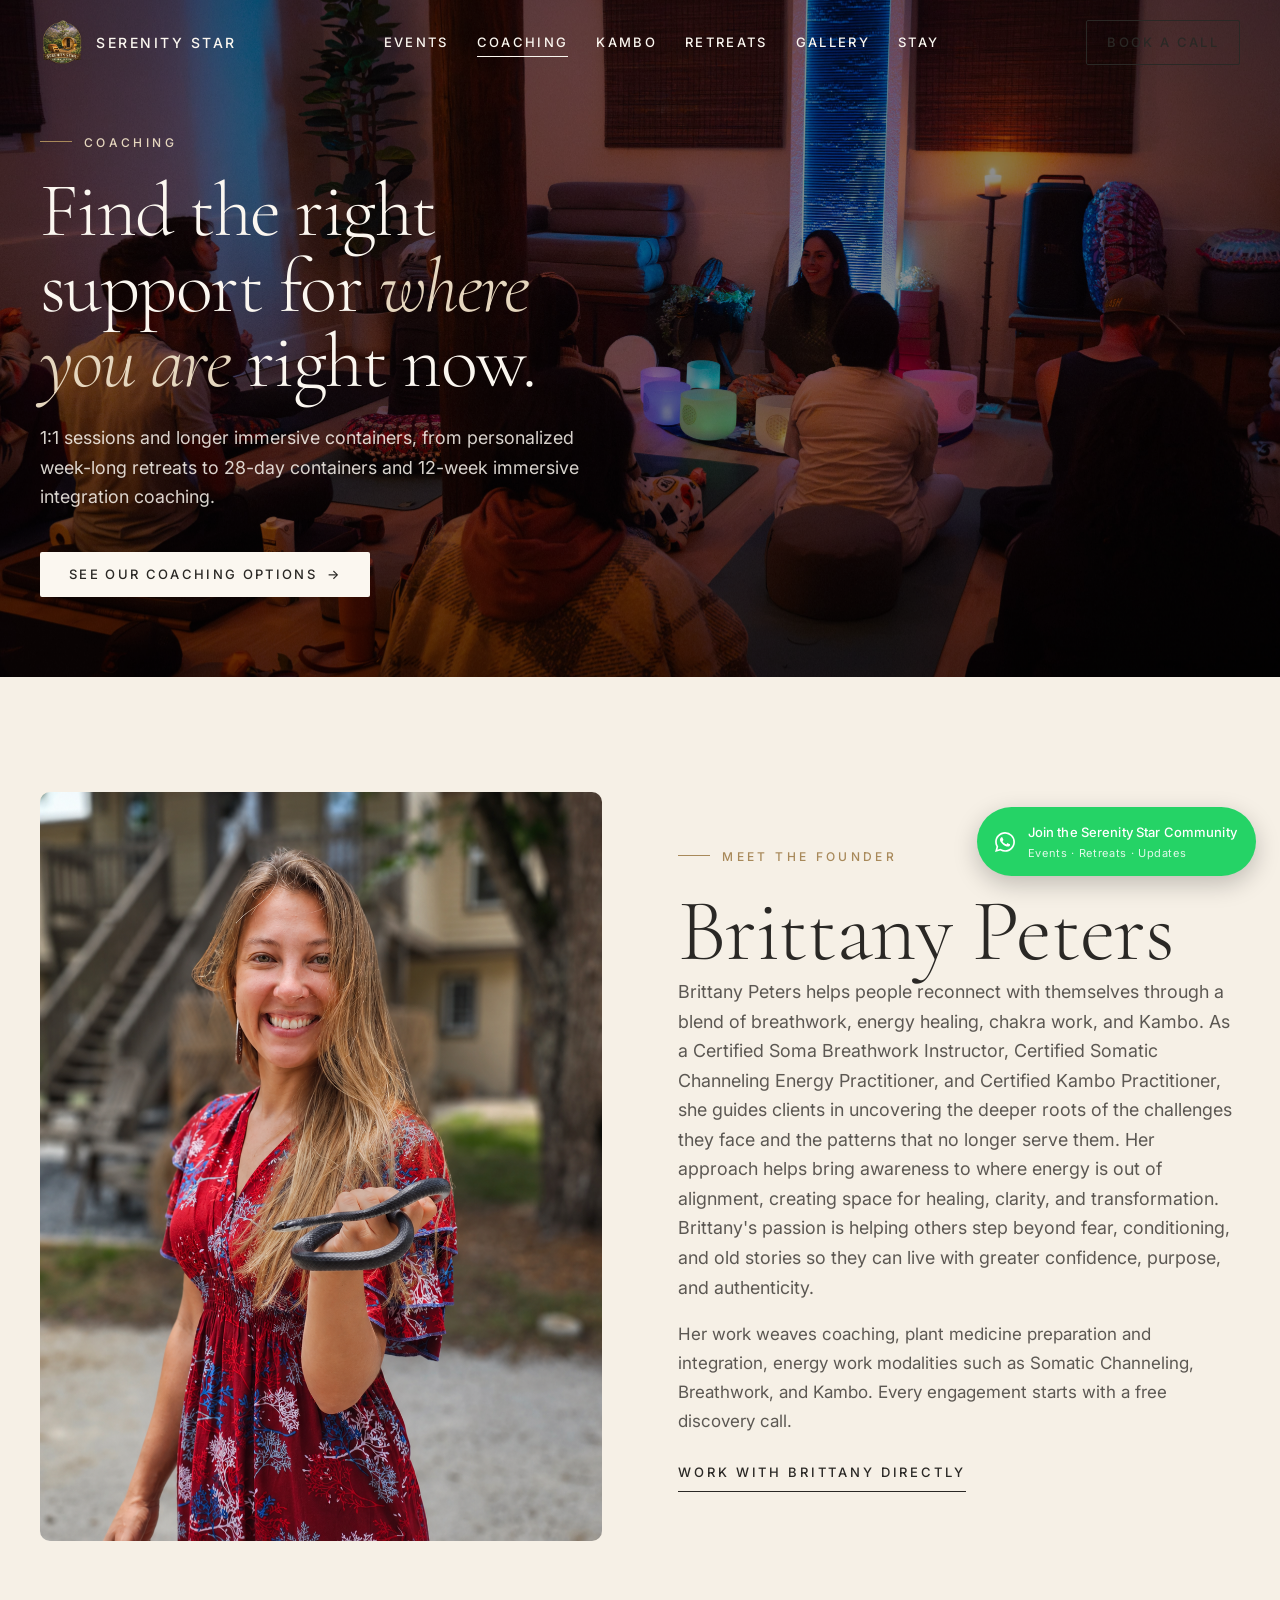
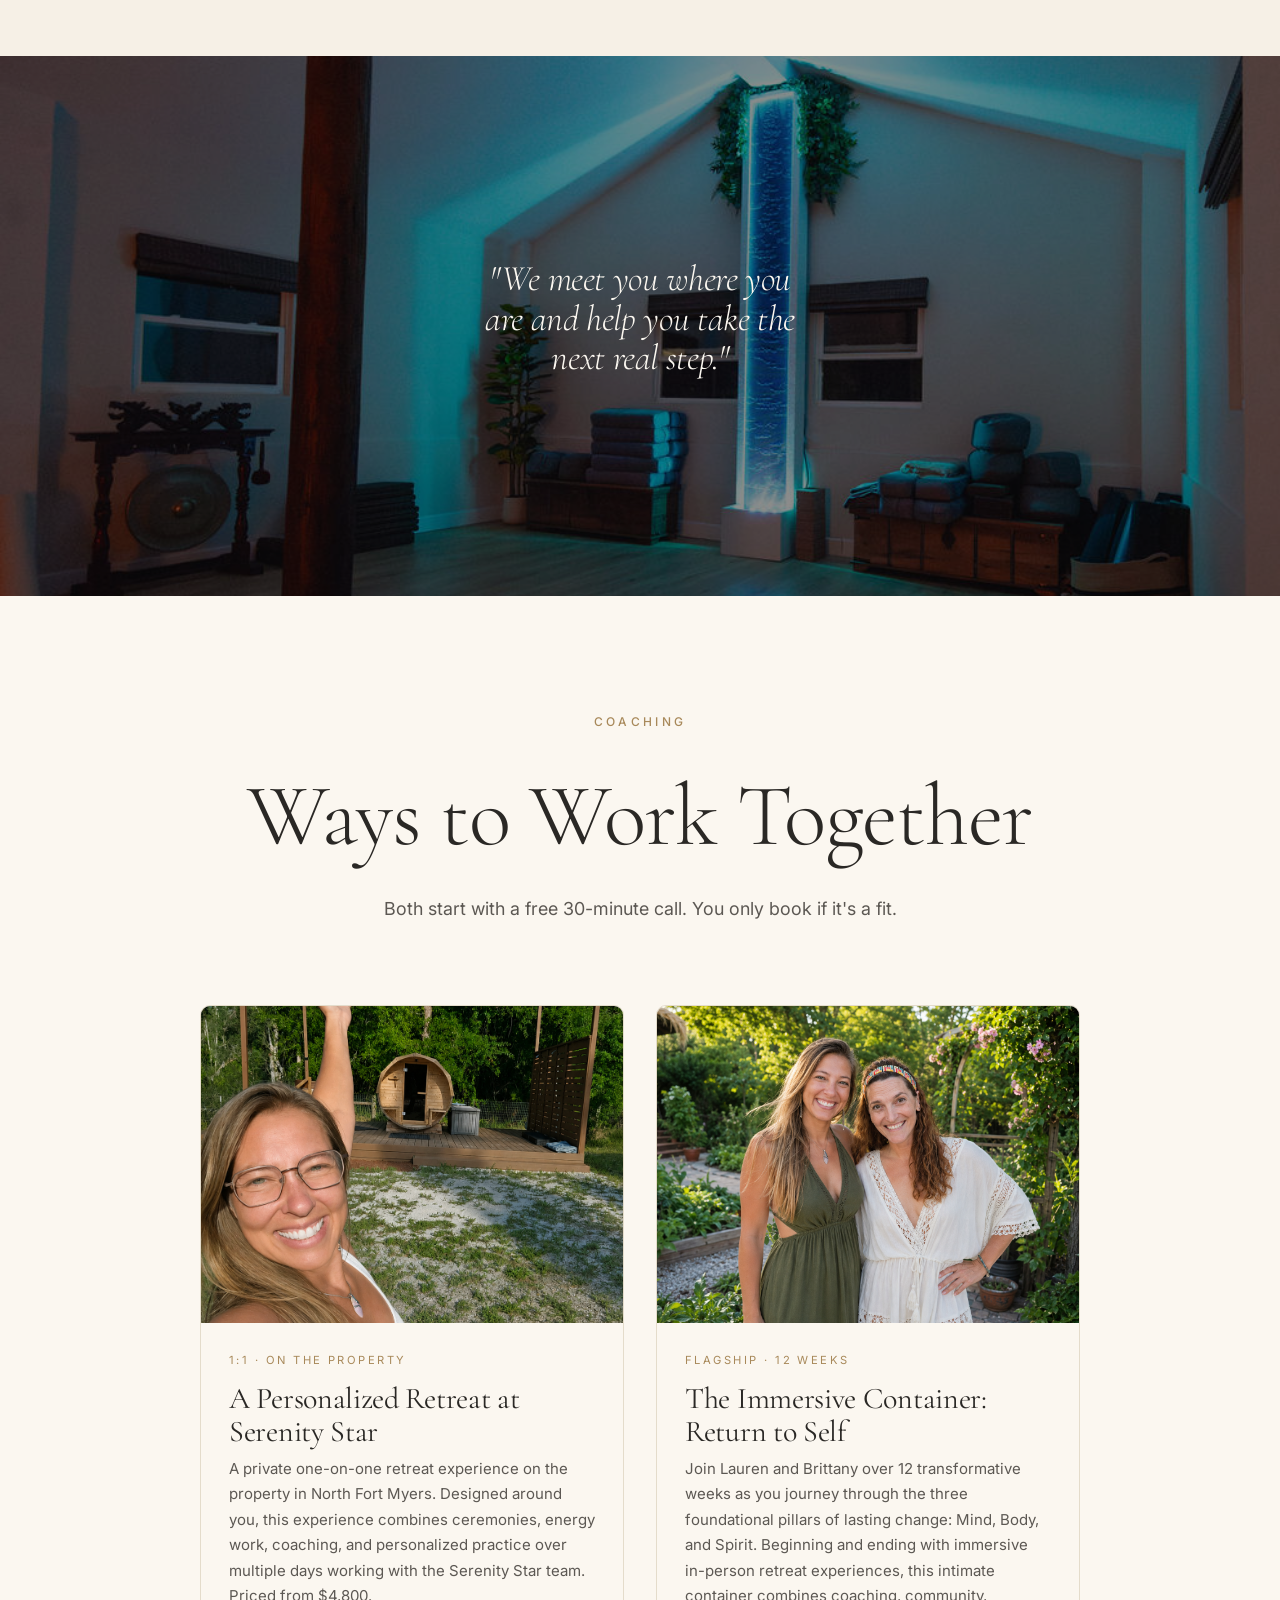
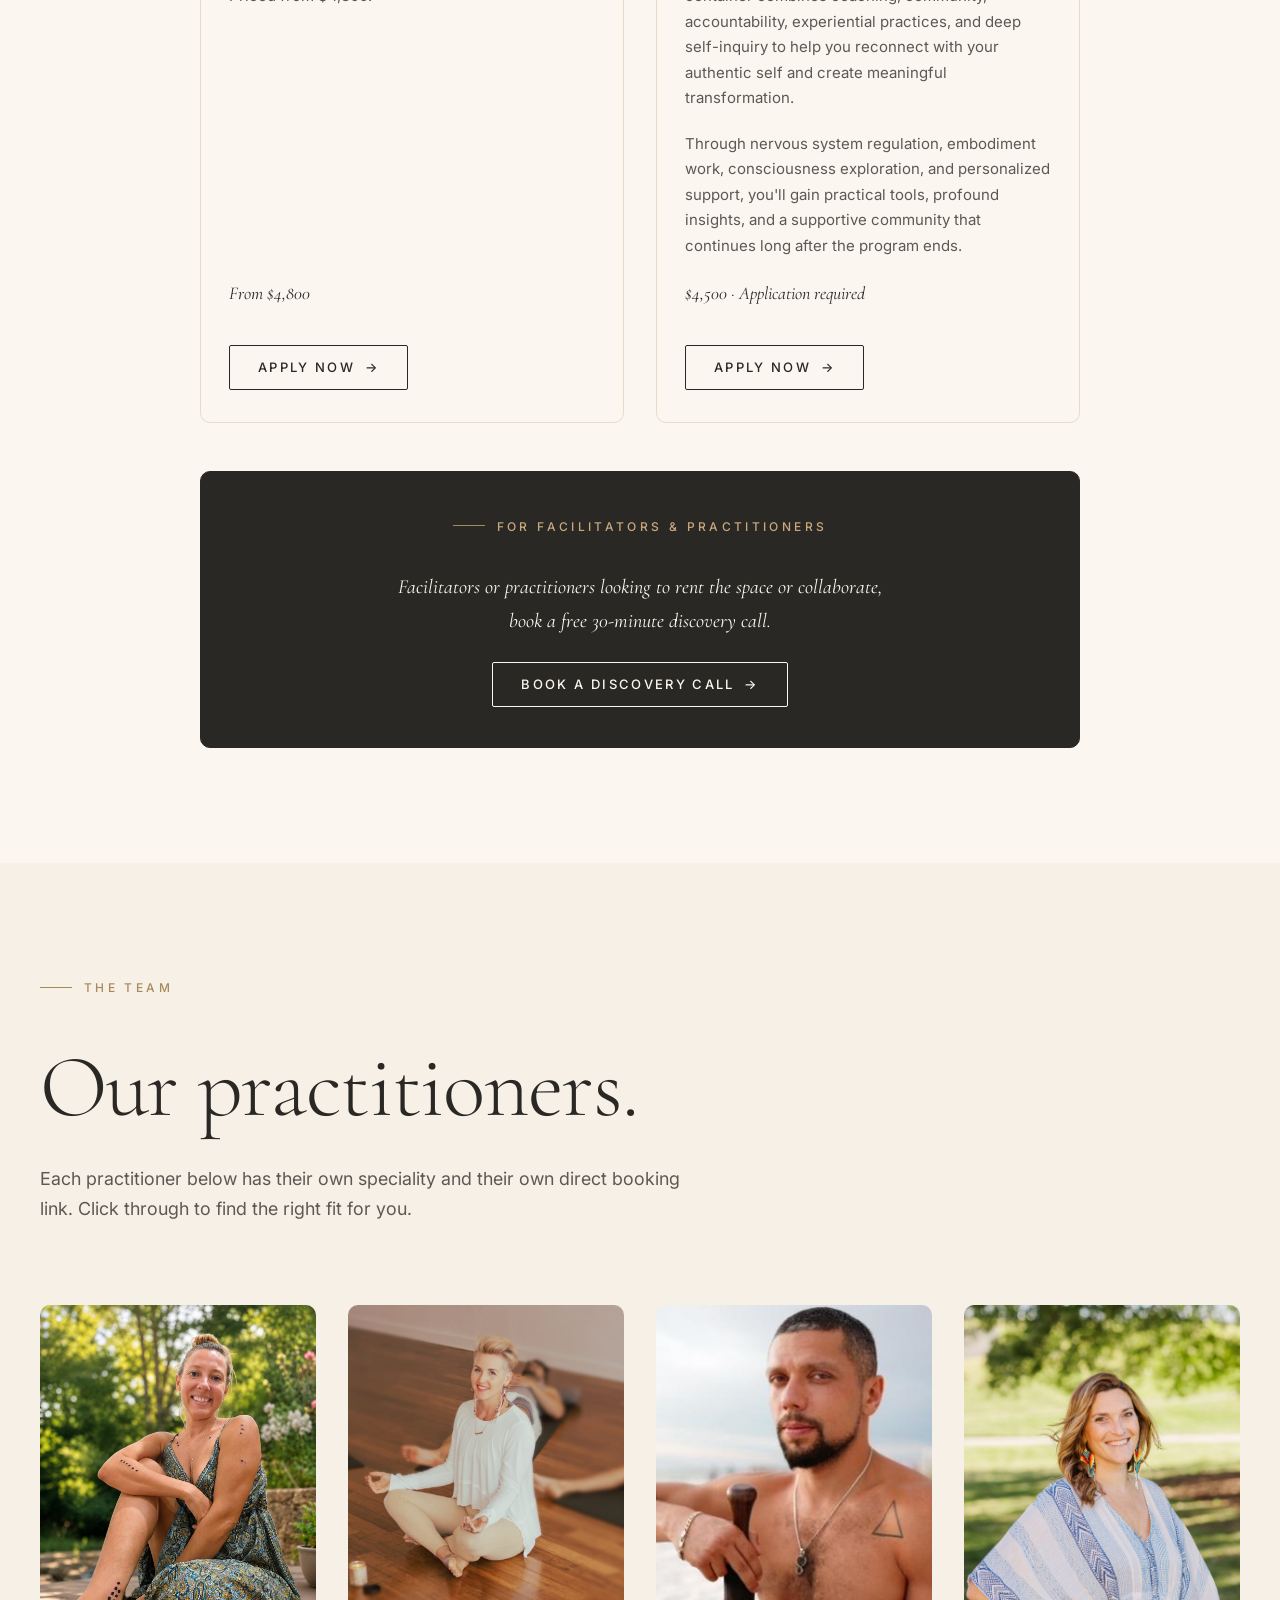
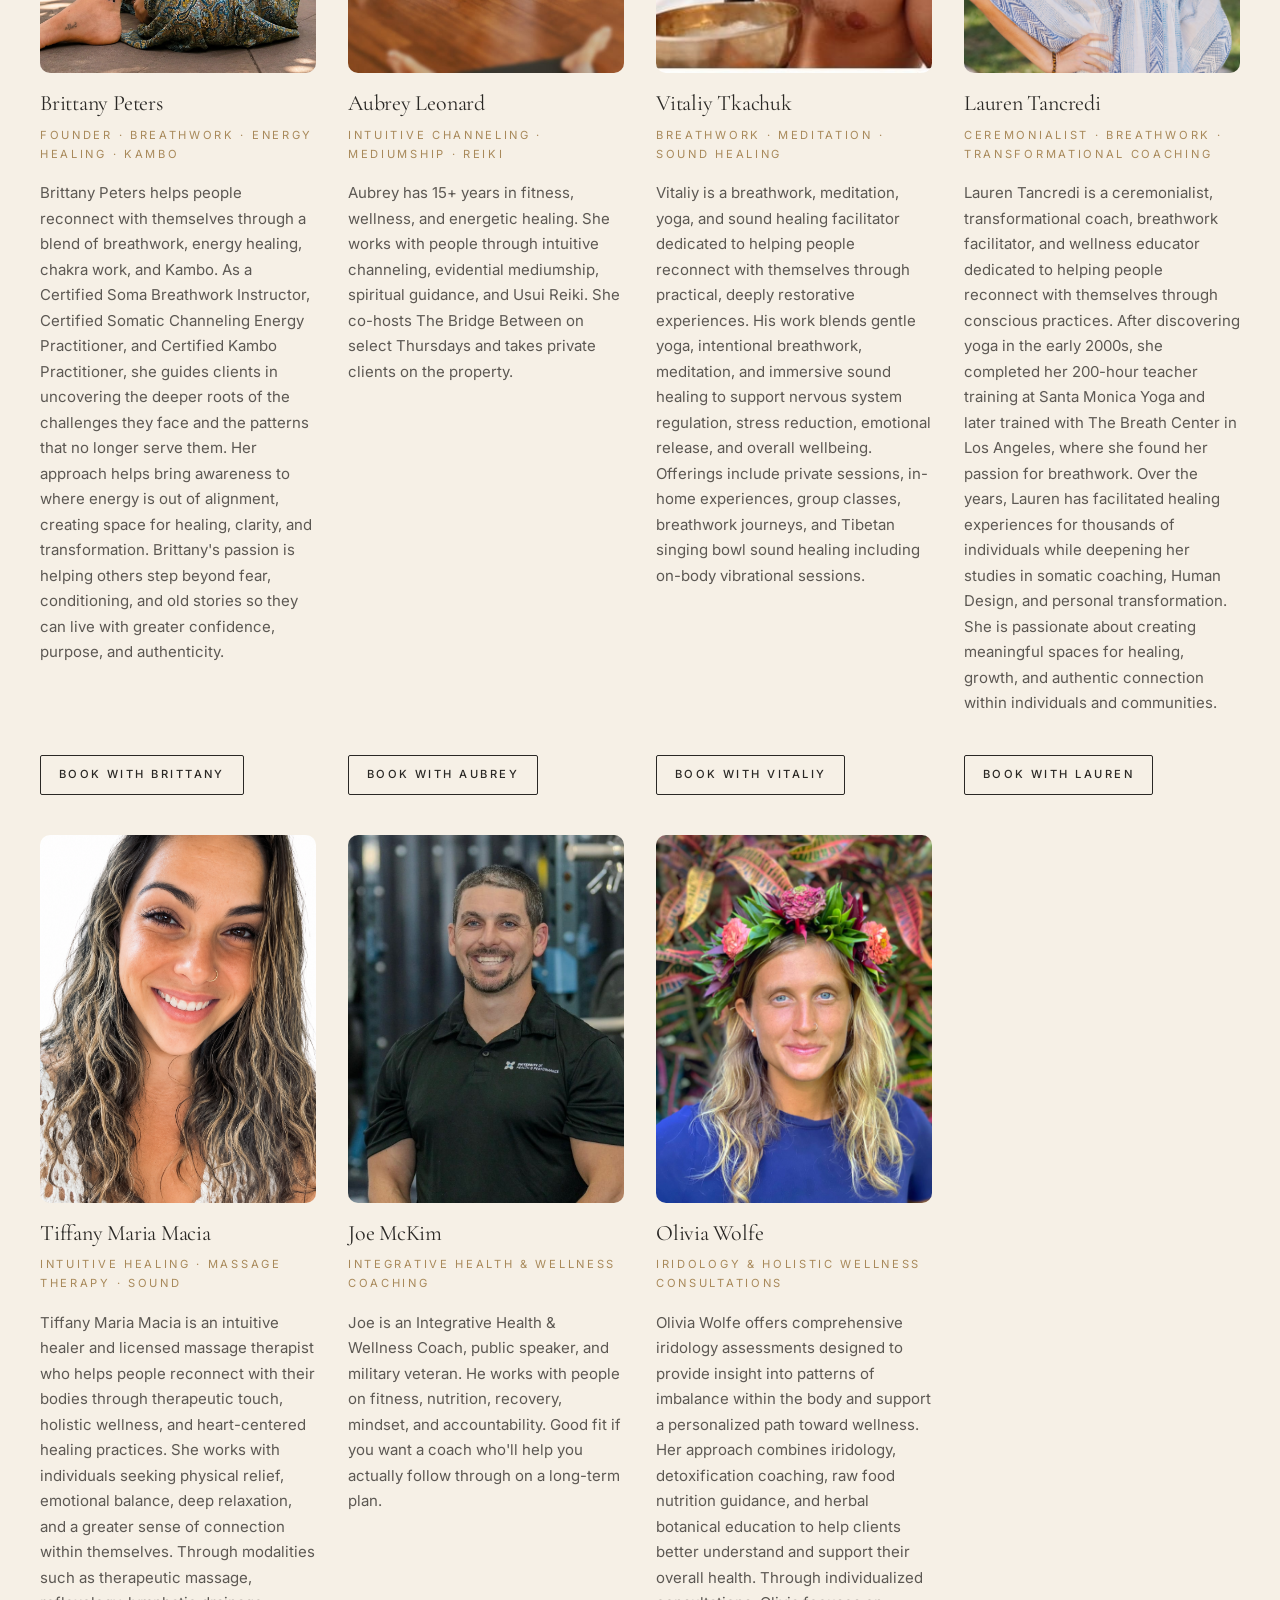
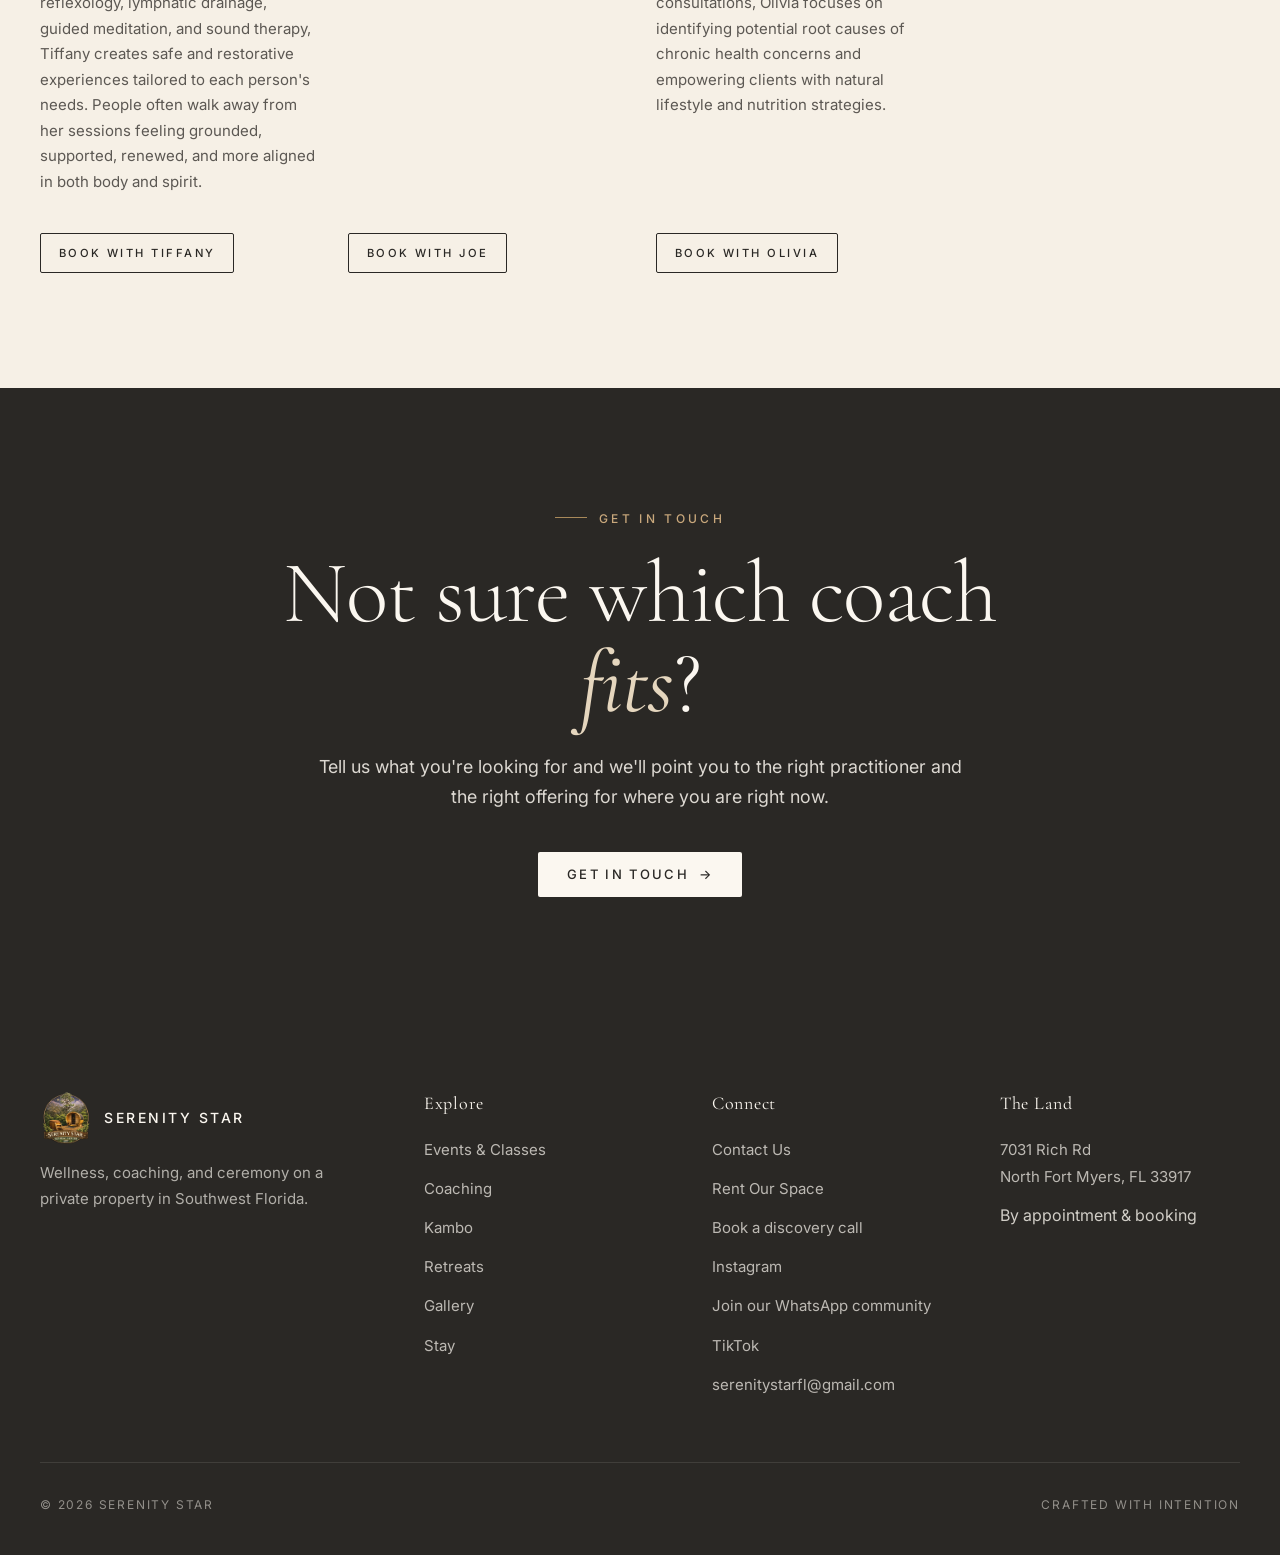
==== docs/coaching.html @ 2166dd45 "file name change" ====
<!DOCTYPE html>
<!-- =====================================================================
     COACHING PAGE  (coaching.html)
     ----------------------------------------------------------------
     EDITING THIS PAGE:
     - Look for blocks marked 'EDIT:' below. Each one calls out the
       text, link, price, or image you can safely change.
     - Headlines live inside <h1>, <h2>, <h3> tags.
     - Body copy lives inside <p> tags.
     - Button text is the words between <a ...>...</a> tags.
     - Prices and dates are plain text inside the relevant card body.
     - To swap a photo, replace the src="assets/photos/<filename>.jpg".
     - Don't change indentation, the class="..." attributes, or the
       tag structure — those control how it looks.

     This page contains:
       - Hero (Brittany's offerings)
       - Founder intro split (Brittany)
       - Atmospheric image band
       - Ways to Work Together (2 cards: Personalized Retreat + The Immersive Container)
       - Team grid — Our practitioners (Brittany first, then Aubrey, Vitaliy, Lauren, Tiffany, Joe, Olivia)
       - Get in Touch CTA
       - Footer

     For the full guide, see CONTENT_GUIDE.md in the project root.
===================================================================== -->
<html lang="en">
<head>
  <meta charset="UTF-8" />
  <meta name="viewport" content="width=device-width, initial-scale=1.0" />
  <title>Coaching | Serenity Star</title>
  <meta name="description" content="1:1 coaching, personalized retreats, and a 3-month immersive container with Brittany Peters and a circle of trusted practitioners in North Fort Myers." />
  <!-- Open Graph / social share -->
  <meta property="og:title" content="Coaching | Serenity Star" />
  <meta property="og:description" content="1:1 coaching, personalized retreats, and a 12-week immersive with Brittany Peters and a circle of trusted practitioners in North Fort Myers." />
  <meta property="og:type" content="website" />
  <meta property="og:image" content="assets/photos/studio-session.jpg" />
  <meta property="og:url" content="https://serenitystar.co/coaching.html" />
  <meta name="twitter:card" content="summary_large_image" />
  <meta name="twitter:title" content="Coaching | Serenity Star" />
  <meta name="twitter:description" content="1:1 coaching, personalized retreats, and a 12-week immersive with Brittany Peters and a circle of trusted practitioners in North Fort Myers." />
  <meta name="twitter:image" content="assets/photos/studio-session.jpg" />
  <link rel="preconnect" href="https://fonts.googleapis.com" />
  <link rel="preconnect" href="https://fonts.gstatic.com" crossorigin />
  <link href="https://fonts.googleapis.com/css2?family=Cormorant+Garamond:ital,wght@0,300;0,400;0,500;1,300;1,400&family=Inter:wght@300;400;500;600&display=swap" rel="stylesheet" />
  <link rel="stylesheet" href="css/styles.css" />
  <link rel="icon" type="image/png" href="assets/logo/serenity-star-logo.png" />
</head>
<body>

  <header class="site-header is-light">
    <div class="container nav-row">
      <a href="index.html" class="brand">
        <span class="brand-mark"><img src="assets/logo/serenity-star-logo.png" alt="Serenity Star" /></span>
        <span class="brand-name">Serenity Star</span>
      </a>
      <nav>
        <ul class="nav-list">
          <li><a href="events.html">Events</a></li>
          <li><a href="coaching.html">Coaching</a></li>
          <li><a href="kambo.html">Kambo</a></li>
          <li><a href="retreats.html">Retreats</a></li>
          <li><a href="gallery.html">Gallery</a></li>
          <li><a href="stay.html">Stay</a></li>
        </ul>
      </nav>
      <a href="coaching.html" class="nav-cta">Book a call</a>
      <button class="nav-toggle" aria-label="Open menu"><span></span><span></span><span></span></button>
    </div>
  </header>

  <div class="mobile-nav">
    <button class="mobile-nav-close" aria-label="Close menu">×</button>
    <a href="index.html">Home</a>
    <a href="events.html">Events</a>
    <a href="coaching.html">Coaching</a>
    <a href="kambo.html">Kambo</a>
    <a href="retreats.html">Retreats</a>
    <a href="gallery.html">Gallery</a>
    <a href="stay.html">Stay</a>
    <a href="coaching.html" class="btn btn-primary">Book a call</a>
  </div>

  <!-- =================== HERO =================== -->
  <section class="hero hero-sub">
    <div class="hero-media">
      <img src="assets/photos/studio-session.jpg" alt="A coach leading a session in the meditation room" />
    </div>
    <div class="container hero-inner">
      <span class="eyebrow" style="color: var(--sand);">Coaching</span>
      <!-- EDIT: page headline (change the text between <h1>...</h1>) -->
      <h1>Find the right support for <em>where you are</em> right now.</h1>
      <!-- EDIT: hero intro paragraph -->
      <p class="lead">
        1:1 sessions and longer immersive containers, from personalized week-long
        retreats to 28-day containers and 12-week immersive integration coaching.
      </p>
      <div class="hero-actions">
        <a href="#coaches" class="btn btn-light btn-arrow">See our coaching options</a>
      </div>
    </div>
  </section>

  <!-- =================== FOUNDER INTRO =================== -->
  <section>
    <div class="container">
      <div class="split">
        <div class="split-media tall reveal">
          <img src="assets/photos/brittany-founder.jpg" alt="Brittany Peters, founder of Serenity Star" />
        </div>
        <div class="split-text reveal">
          <span class="eyebrow">Meet the Founder</span>
          <h2 class="display">Brittany Peters</h2>
          <p class="lead">
            Brittany Peters helps people reconnect with themselves through a blend
            of breathwork, energy healing, chakra work, and Kambo. As a Certified
            Soma Breathwork Instructor, Certified Somatic Channeling Energy
            Practitioner, and Certified Kambo Practitioner, she guides clients in
            uncovering the deeper roots of the challenges they face and the
            patterns that no longer serve them. Her approach helps bring awareness
            to where energy is out of alignment, creating space for healing,
            clarity, and transformation. Brittany's passion is helping others step
            beyond fear, conditioning, and old stories so they can live with
            greater confidence, purpose, and authenticity.
          </p>
          <p>
            Her work weaves coaching, plant medicine preparation and integration,
            energy work modalities such as Somatic Channeling, Breathwork, and
            Kambo. Every engagement starts with a free discovery call.
          </p>
          <a href="https://calendly.com/serenitystarfl/30min" target="_blank" rel="noopener" class="btn-link">Work with Brittany directly</a>
        </div>
      </div>
    </div>
  </section>

  <!-- =================== ATMOSPHERIC IMAGE BAND =================== -->
  <section class="image-band reveal" style="padding: 0;">
    <img src="assets/photos/studio-light-feature.jpg" alt="The meditation studio with its blue light water feature" />
    <div class="image-band-overlay">
      <div>
        <h2 style="font-size: clamp(1.5rem, 3vw, 2.25rem); font-style: italic; font-family: var(--font-display); font-weight: 300; color: var(--cream-soft);">
          "We meet you where you are and help you take the next real step."
        </h2>
      </div>
    </div>
  </section>

  <!-- =================== OFFERINGS =================== -->
  <section class="bg-cream-soft">
    <div class="container">
      <div class="section-head section-head-center reveal">
        <span class="eyebrow">Coaching</span>
        <h2 class="display">Ways to Work Together</h2>
        <p class="lead">Both start with a free 30-minute call. You only book if it's a fit.</p>
      </div>

      <div class="card-grid reveal" style="grid-template-columns: repeat(auto-fit, minmax(320px, 1fr)); max-width: 880px; margin: 0 auto;">
        <article class="card">
          <div class="card-image"><img src="assets/photos/brittany-onproperty.jpg" alt="Brittany on the property" /></div>
          <div class="card-body">
            <span class="card-tag">1:1 · On the Property</span>
            <h3>A Personalized Retreat at Serenity Star</h3>
            <p>A private one-on-one retreat experience on the property in North Fort Myers. Designed around you, this experience combines ceremonies, energy work, coaching, and personalized practice over multiple days working with the Serenity Star team. Priced from $4,800.</p>
            <p style="margin-top: auto; font-family: var(--font-display); font-style: italic; color: var(--ink); font-size: 1.125rem;">From $4,800</p>
            <a href="https://calendly.com/serenitystarfl/30min" target="_blank" rel="noopener" class="btn btn-ghost btn-arrow" style="margin-top: 1rem; align-self: flex-start;">Apply now</a>
          </div>
        </article>

        <article class="card">
          <div class="card-image"><img src="assets/photos/immersive-container-program.png" alt="The Immersive Container: Return to Self — 12-week flagship program with Lauren and Brittany" /></div>
          <div class="card-body">
            <span class="card-tag">Flagship · 12 Weeks</span>
            <h3>The Immersive Container: Return to Self</h3>
            <p>Join Lauren and Brittany over 12 transformative weeks as you journey through the three foundational pillars of lasting change: Mind, Body, and Spirit. Beginning and ending with immersive in-person retreat experiences, this intimate container combines coaching, community, accountability, experiential practices, and deep self-inquiry to help you reconnect with your authentic self and create meaningful transformation.</p>
            <p>Through nervous system regulation, embodiment work, consciousness exploration, and personalized support, you'll gain practical tools, profound insights, and a supportive community that continues long after the program ends.</p>
            <p style="margin-top: auto; font-family: var(--font-display); font-style: italic; color: var(--ink); font-size: 1.125rem;">$4,500 · Application required</p>
            <a href="https://retreat.pushpullplay.com/" target="_blank" rel="noopener" class="btn btn-ghost btn-arrow" style="margin-top: 1rem; align-self: flex-start;">Apply now</a>
          </div>
        </article>
      </div>

      <!-- Facilitator / Practitioner rental CTA — kept visually separate from the offerings above.
           Darker background for stronger visual emphasis of the space rental offering. -->
      <div class="reveal" style="max-width: 880px; margin: 3rem auto 0; padding: 2.5rem 2.25rem; border: 1px solid var(--ink); border-radius: var(--radius-soft); background: var(--ink); color: var(--cream-soft); text-align: center;">
        <span class="eyebrow" style="color: var(--clay);">For Facilitators &amp; Practitioners</span>
        <p style="font-family: var(--font-display); font-style: italic; font-size: 1.25rem; color: var(--cream-soft); margin: 0.75rem auto 1.5rem; max-width: 56ch;">Facilitators or practitioners looking to rent the space or collaborate, book a free 30-minute discovery call.</p>
        <a href="https://calendly.com/serenitystarfl/30min" target="_blank" rel="noopener" class="btn btn-outline-light btn-arrow">Book a discovery call</a>
      </div>
    </div>
  </section>

  <!-- =================== TEAM GRID =================== -->
  <section id="coaches">
    <div class="container">
      <div class="section-head reveal">
        <span class="eyebrow">The Team</span>
        <h2 class="display">Our practitioners.</h2>
        <p class="lead">
          Each practitioner below has their own speciality and their own direct
          booking link. Click through to find the right fit for you.
        </p>
      </div>

      <div class="team-grid">

        <!-- Brittany (founder, first card) — uses a different photo than the founder
             split section above to add visual variety to the team grid. -->
        <article class="team-member">
          <div class="team-photo">
            <img src="assets/photos/brittany-kambo-coaching.jpg" alt="Brittany Peters in a kambo coaching session" />
          </div>
          <h4>Brittany Peters</h4>
          <span class="team-role">Founder · Breathwork · Energy Healing · Kambo</span>
          <p class="team-bio">Brittany Peters helps people reconnect with themselves through a blend of breathwork, energy healing, chakra work, and Kambo. As a Certified Soma Breathwork Instructor, Certified Somatic Channeling Energy Practitioner, and Certified Kambo Practitioner, she guides clients in uncovering the deeper roots of the challenges they face and the patterns that no longer serve them. Her approach helps bring awareness to where energy is out of alignment, creating space for healing, clarity, and transformation. Brittany's passion is helping others step beyond fear, conditioning, and old stories so they can live with greater confidence, purpose, and authenticity.</p>
          <a href="https://calendly.com/serenitystarfl/30min" target="_blank" rel="noopener" class="team-action">Book with Brittany</a>
        </article>

        <!-- Aubrey -->
        <article class="team-member">
          <div class="team-photo">
            <img src="assets/photos/coach-aubrey.jpg" alt="Aubrey Leonard" />
          </div>
          <h4>Aubrey Leonard</h4>
          <span class="team-role">Intuitive Channeling · Mediumship · Reiki</span>
          <p class="team-bio">Aubrey has 15+ years in fitness, wellness, and energetic healing. She works with people through intuitive channeling, evidential mediumship, spiritual guidance, and Usui Reiki. She co-hosts The Bridge Between on select Thursdays and takes private clients on the property.</p>
          <!-- Replace with Aubrey's Calendly link when ready -->
          <a href="https://calendly.com/aubreyleonard" target="_blank" rel="noopener" class="team-action">Book with Aubrey</a>
        </article>

        <!-- Vitaliy -->
        <article class="team-member">
          <div class="team-photo">
            <img src="assets/photos/vitaliy-headshot.jpg" alt="Vitaliy Tkachuk" />
          </div>
          <h4>Vitaliy Tkachuk</h4>
          <span class="team-role">Breathwork · Meditation · Sound Healing</span>
          <p class="team-bio">Vitaliy is a breathwork, meditation, yoga, and sound healing facilitator dedicated to helping people reconnect with themselves through practical, deeply restorative experiences. His work blends gentle yoga, intentional breathwork, meditation, and immersive sound healing to support nervous system regulation, stress reduction, emotional release, and overall wellbeing. Offerings include private sessions, in-home experiences, group classes, breathwork journeys, and Tibetan singing bowl sound healing including on-body vibrational sessions.</p>
          <!-- Replace with Vitaliy's Calendly link when ready -->
          <a href="https://calendly.com/divinealignment1266/safariwellnessretreatdiscoverysession" target="_blank" rel="noopener" class="team-action">Book with Vitaliy</a>
        </article>

        <!-- Lauren -->
        <article class="team-member">
          <div class="team-photo">
            <img src="assets/photos/lauren-headshot.jpg" alt="Lauren Tancredi" />
          </div>
          <h4>Lauren Tancredi</h4>
          <span class="team-role">Ceremonialist · Breathwork · Transformational Coaching</span>
          <p class="team-bio">Lauren Tancredi is a ceremonialist, transformational coach, breathwork facilitator, and wellness educator dedicated to helping people reconnect with themselves through conscious practices. After discovering yoga in the early 2000s, she completed her 200-hour teacher training at Santa Monica Yoga and later trained with The Breath Center in Los Angeles, where she found her passion for breathwork. Over the years, Lauren has facilitated healing experiences for thousands of individuals while deepening her studies in somatic coaching, Human Design, and personal transformation. She is passionate about creating meaningful spaces for healing, growth, and authentic connection within individuals and communities.</p>
          <a href="https://link.mypractos.com/widget/booking/M6lBga6PVlF0tkelloZf" target="_blank" rel="noopener" class="team-action">Book with Lauren</a>
        </article>

        <!-- Tiffany -->
        <article class="team-member">
          <div class="team-photo">
            <img src="assets/photos/tiffany-headshot.png" alt="Tiffany Maria Macia" />
          </div>
          <h4>Tiffany Maria Macia</h4>
          <span class="team-role">Intuitive Healing · Massage Therapy · Sound</span>
          <p class="team-bio">Tiffany Maria Macia is an intuitive healer and licensed massage therapist who helps people reconnect with their bodies through therapeutic touch, holistic wellness, and heart-centered healing practices. She works with individuals seeking physical relief, emotional balance, deep relaxation, and a greater sense of connection within themselves. Through modalities such as therapeutic massage, reflexology, lymphatic drainage, guided meditation, and sound therapy, Tiffany creates safe and restorative experiences tailored to each person's needs. People often walk away from her sessions feeling grounded, supported, renewed, and more aligned in both body and spirit.</p>
          <a href="https://calendly.com/diamondsoftherapy" target="_blank" rel="noopener" class="team-action">Book with Tiffany</a>
        </article>

        <!-- Joe -->
        <article class="team-member">
          <div class="team-photo">
            <img src="assets/photos/coach-joe.jpg" alt="Joe McKim, integrative health & wellness coach" />
          </div>
          <h4>Joe McKim</h4>
          <span class="team-role">Integrative Health &amp; Wellness Coaching</span>
          <p class="team-bio">Joe is an Integrative Health &amp; Wellness Coach, public speaker, and military veteran. He works with people on fitness, nutrition, recovery, mindset, and accountability. Good fit if you want a coach who'll help you actually follow through on a long-term plan.</p>
          <a href="https://limitlesshealthmovement.com/contact/" target="_blank" rel="noopener" class="team-action">Book with Joe</a>
        </article>

        <!-- Olivia Wolfe -->
        <article class="team-member">
          <div class="team-photo">
            <img src="assets/photos/olivia-headshot new.jpeg" alt="Olivia Wolfe, iridology and holistic wellness consultant" />
          </div>
          <h4>Olivia Wolfe</h4>
          <span class="team-role">Iridology &amp; Holistic Wellness Consultations</span>
          <p class="team-bio">Olivia Wolfe offers comprehensive iridology assessments designed to provide insight into patterns of imbalance within the body and support a personalized path toward wellness. Her approach combines iridology, detoxification coaching, raw food nutrition guidance, and herbal botanical education to help clients better understand and support their overall health. Through individualized consultations, Olivia focuses on identifying potential root causes of chronic health concerns and empowering clients with natural lifestyle and nutrition strategies.</p>
          <a href="mailto:OHWOLFE@gmail.com" class="team-action">Book with Olivia</a>
        </article>

      </div>
    </div>
  </section>

  <!-- =================== GET IN TOUCH CTA =================== -->
  <section class="bg-ink">
    <div class="container-narrow text-center reveal">
      <span class="eyebrow" style="color: var(--clay);">Get in Touch</span>
      <h2 class="display" style="color: var(--cream-soft);">
        Not sure which coach <em style="color: var(--sand);">fits</em>?
      </h2>
      <p class="lead" style="color: rgba(251,247,240,0.85); margin: 1.5rem auto 2.5rem;">
        Tell us what you're looking for and we'll point you to the right
        practitioner and the right offering for where you are right now.
      </p>
      <a href="contact.html" class="btn btn-light btn-arrow">Get in touch</a>
    </div>
  </section>

  <!-- =================== FOOTER =================== -->
  <!-- EDIT: footer (shared with every page) — update once and copy/paste to all 7 HTML files -->
  <footer class="site-footer">
    <div class="container">
      <div class="footer-grid">
        <div class="footer-brand">
          <div class="brand">
            <span class="brand-mark"><img src="assets/logo/serenity-star-logo.png" alt="Serenity Star" /></span>
            <span class="brand-name">Serenity Star</span>
          </div>
          <p>Wellness, coaching, and ceremony on a private property in Southwest Florida.</p>
        </div>
        <div>
          <h4>Explore</h4>
          <ul>
            <li><a href="events.html">Events &amp; Classes</a></li>
            <li><a href="coaching.html">Coaching</a></li>
            <li><a href="kambo.html">Kambo</a></li>
            <li><a href="retreats.html">Retreats</a></li>
            <li><a href="gallery.html">Gallery</a></li>
            <li><a href="stay.html">Stay</a></li>
          </ul>
        </div>
        <div>
          <h4>Connect</h4>
          <ul>
            <li><a href="contact.html">Contact Us</a></li>
            <li><a href="contact.html">Rent Our Space</a></li>
            <li><a href="coaching.html">Book a discovery call</a></li>
            <!-- Replace with Brittany's Instagram handle -->
            <li><a href="https://instagram.com/SerenityStarFL" target="_blank" rel="noopener">Instagram</a></li>
            <li><a href="https://chat.whatsapp.com/LCV1WsL05Qp3bKisuwAA6p" target="_blank" rel="noopener">Join our WhatsApp community</a></li>
            <li><a href="https://www.tiktok.com/@serenitystarfl" target="_blank" rel="noopener">TikTok</a></li>
            <li><a href="mailto:serenitystarfl@gmail.com">serenitystarfl@gmail.com</a></li>
          </ul>
        </div>
        <div>
          <h4>The Land</h4>
          <ul>
            <li><a href="https://maps.google.com/?q=7031+Rich+Rd+North+Fort+Myers+FL+33917" target="_blank" rel="noopener">7031 Rich Rd<br/>North Fort Myers, FL 33917</a></li>
            <li>By appointment &amp; booking</li>
          </ul>
        </div>
      </div>
      <div class="footer-meta">
        <span>© 2026 Serenity Star</span>
        <span>Crafted with intention</span>
      </div>
    </div>
  </footer>

  <script src="js/main.js"></script>
</body>
</html>
---- docs/css/styles.css ----
/* ===================================================================
   Serenity Star — Shared Stylesheet
   Editorial wellness aesthetic: warm whites, sand, sage, ink
   =================================================================== */

/* ---------- Reset ---------- */
*,
*::before,
*::after {
  box-sizing: border-box;
}

html {
  scroll-behavior: smooth;
  -webkit-text-size-adjust: 100%;
}

body {
  margin: 0;
  font-family: var(--font-body);
  font-size: 16px;
  line-height: 1.7;
  color: var(--ink);
  background-color: var(--cream);
  -webkit-font-smoothing: antialiased;
  -moz-osx-font-smoothing: grayscale;
  overflow-x: hidden;
}

img {
  max-width: 100%;
  height: auto;
  display: block;
}

a {
  color: inherit;
  text-decoration: none;
}

button {
  font-family: inherit;
  cursor: pointer;
  border: none;
  background: none;
}

/* ---------- Design Tokens ---------- */
:root {
  /* Palette */
  --cream:        #F6F0E6;   /* base background */
  --cream-soft:   #FBF7F0;   /* lightest paper */
  --sand:         #E5D6BE;   /* warm sand */
  --clay:         #C9A87C;   /* dusty clay accent */
  --sage:         #8C9D86;   /* soft sage */
  --forest:       #4F5E4A;   /* deep forest */
  --ink:          #2A2825;   /* primary text */
  --ink-soft:     #5C5853;   /* secondary text */
  --line:         #E4DCCB;   /* dividers */
  --gold:         #A8895A;   /* tag accent */

  /* Type */
  --font-display: "Cormorant Garamond", "Garamond", "Times New Roman", serif;
  --font-body:    "Inter", -apple-system, BlinkMacSystemFont, "Helvetica Neue", Arial, sans-serif;
  --font-mono:    "JetBrains Mono", ui-monospace, SFMono-Regular, Menlo, monospace;

  /* Layout */
  --max-width:    1280px;
  --gutter:       clamp(1.25rem, 4vw, 2.5rem);
  --radius:       2px;          /* keep edges crisp & editorial */
  --radius-soft:  10px;

  /* Motion */
  --ease:         cubic-bezier(0.22, 0.61, 0.36, 1);
}

/* ---------- Typography ---------- */
h1, h2, h3, h4, h5 {
  font-family: var(--font-display);
  font-weight: 400;
  letter-spacing: -0.01em;
  line-height: 1.1;
  color: var(--ink);
  margin: 0;
}

.display {
  font-size: clamp(2.75rem, 7vw, 5.5rem);
  font-weight: 300;
  line-height: 1.02;
  letter-spacing: -0.015em;
}

.display em {
  font-style: italic;
  font-weight: 400;
  color: var(--forest);
}

h1 { font-size: clamp(2.25rem, 5vw, 3.75rem); }
h2 { font-size: clamp(1.75rem, 4vw, 3rem); }
h3 { font-size: clamp(1.4rem, 2.4vw, 1.875rem); }
h4 { font-size: 1.25rem; line-height: 1.3; }

p {
  margin: 0 0 1em 0;
  color: var(--ink-soft);
  font-size: 1.0625rem;
}

.lead {
  font-size: clamp(1.0625rem, 1.4vw, 1.25rem);
  line-height: 1.65;
  color: var(--ink-soft);
  max-width: 60ch;
}

.eyebrow {
  display: inline-block;
  font-family: var(--font-body);
  font-size: 0.75rem;
  letter-spacing: 0.28em;
  text-transform: uppercase;
  color: var(--gold);
  font-weight: 500;
  margin-bottom: 1.25rem;
}

.eyebrow::before {
  content: "";
  display: inline-block;
  width: 2rem;
  height: 1px;
  background: var(--gold);
  vertical-align: middle;
  margin-right: 0.75rem;
  transform: translateY(-2px);
}

/* ---------- Buttons ---------- */
.btn {
  display: inline-flex;
  align-items: center;
  justify-content: center;
  gap: 0.6rem;
  padding: 0.95rem 1.75rem;
  font-family: var(--font-body);
  font-size: 0.8125rem;
  letter-spacing: 0.18em;
  text-transform: uppercase;
  font-weight: 500;
  border-radius: var(--radius);
  transition: all 0.4s var(--ease);
  cursor: pointer;
  border: 1px solid transparent;
  text-align: center;
  line-height: 1;
}

.btn-primary {
  background: var(--ink);
  color: var(--cream-soft);
}
.btn-primary:hover {
  background: var(--forest);
  transform: translateY(-1px);
}

.btn-ghost {
  background: transparent;
  color: var(--ink);
  border-color: var(--ink);
}
.btn-ghost:hover {
  background: var(--ink);
  color: var(--cream-soft);
}

.btn-light {
  background: var(--cream-soft);
  color: var(--ink);
}
.btn-light:hover {
  background: var(--cream);
}

.btn-outline-light {
  background: transparent;
  color: var(--cream-soft);
  border-color: var(--cream-soft);
}
.btn-outline-light:hover {
  background: var(--cream-soft);
  color: var(--ink);
}

.btn-link {
  display: inline-flex;
  align-items: center;
  gap: 0.6rem;
  font-family: var(--font-body);
  font-size: 0.8125rem;
  letter-spacing: 0.22em;
  text-transform: uppercase;
  font-weight: 500;
  color: var(--ink);
  padding: 0.5rem 0;
  border-bottom: 1px solid var(--ink);
  transition: gap 0.3s var(--ease), color 0.3s var(--ease);
}
.btn-link:hover { gap: 1rem; color: var(--forest); }

.btn-arrow::after {
  content: "→";
  display: inline-block;
  transition: transform 0.3s var(--ease);
}
.btn-arrow:hover::after { transform: translateX(4px); }

/* ---------- Layout ---------- */
.container {
  width: 100%;
  max-width: var(--max-width);
  margin: 0 auto;
  padding: 0 var(--gutter);
}

.container-narrow {
  max-width: 880px;
  margin: 0 auto;
  padding: 0 var(--gutter);
}

section {
  padding: clamp(4rem, 9vw, 7.5rem) 0;
}

.section-tight {
  padding: clamp(3rem, 6vw, 5rem) 0;
}

.divider {
  width: 1px;
  height: 48px;
  background: var(--line);
  margin: 0 auto;
}

/* ---------- Header / Navigation ---------- */
.site-header {
  position: fixed;
  top: 0;
  left: 0;
  right: 0;
  z-index: 50;
  padding: 1.25rem 0;
  transition: background 0.4s var(--ease), padding 0.4s var(--ease), box-shadow 0.4s var(--ease);
}

.site-header.is-scrolled {
  background: rgba(246, 240, 230, 0.92);
  backdrop-filter: blur(14px);
  -webkit-backdrop-filter: blur(14px);
  padding: 0.75rem 0;
  box-shadow: 0 1px 0 rgba(42, 40, 37, 0.06);
}

.nav-row {
  display: flex;
  align-items: center;
  justify-content: space-between;
  gap: 1.5rem;
  flex-wrap: nowrap;
}

.brand {
  display: flex;
  align-items: center;
  gap: 0.75rem;
  font-family: var(--font-display);
  font-size: 1.5rem;
  letter-spacing: 0.04em;
  color: var(--ink);
  font-weight: 400;
  flex-shrink: 0;
}

/* ---------------------------------------------------------------------
   Brand mark (logo image)
   The site logo is a transparent PNG. The container intentionally has
   NO background, border, shadow, filter, blend-mode, or border-radius
   — these would either show through the transparent areas of the PNG
   or distort/recolor the logo. Sizing is driven entirely by the
   image's own height. Width is auto so the aspect ratio is preserved.
   The PNG itself should be exported at ~2x or 3x its display size so
   it renders crisply on retina displays.
   --------------------------------------------------------------------- */
.brand-mark {
  display: inline-flex;
  align-items: center;
  justify-content: center;
  flex-shrink: 0;
  line-height: 1;
}
.brand-mark img {
  display: block;
  height: 44px;          /* desktop default */
  width: auto;           /* preserve aspect ratio (never stretch) */
  max-height: 44px;
  object-fit: contain;
  /* No background, border, shadow, filter, or blend-mode applied */
}

/* Footer logo can be slightly larger for visual weight on dark bg */
.site-footer .brand-mark img {
  height: 52px;
  max-height: 52px;
}

@media (max-width: 960px) {
  .brand-mark img { height: 40px; max-height: 40px; }
  .site-footer .brand-mark img { height: 48px; max-height: 48px; }
}
@media (max-width: 480px) {
  .brand-mark img { height: 36px; max-height: 36px; }
  .site-footer .brand-mark img { height: 44px; max-height: 44px; }
}

/* ---------------------------------------------------------------------
   Hero image: Brittany + kambo frog
   The source photo is portrait (~9:16). The hero container on desktop
   is landscape, so object-fit: cover crops the top and bottom heavily.
   Anchor the visible window on the face/frog area (~30% from top of
   the original image) so both subjects stay in view at every viewport.
   --------------------------------------------------------------------- */
.hero-media--brittany-frog img {
  object-position: center 30%;
}
@media (max-width: 720px) {
  /* Mobile hero is taller, less aggressive crop. Nudge the window slightly. */
  .hero-media--brittany-frog img { object-position: center 35%; }
}

.brand-name {
  letter-spacing: 0.18em;
  text-transform: uppercase;
  font-family: var(--font-body);
  font-size: 0.875rem;
  font-weight: 500;
}

.site-header.is-light .brand-name,
.site-header.is-light .nav-list a { color: var(--cream-soft); }
.site-header.is-light.is-scrolled .brand-name,
.site-header.is-light.is-scrolled .nav-list a { color: var(--ink); }

.nav-list {
  display: flex;
  align-items: center;
  gap: 1.75rem;
  list-style: none;
  margin: 0;
  padding: 0;
  flex-shrink: 0;
}
.nav-list li { flex-shrink: 0; }

.nav-list a {
  font-family: var(--font-body);
  font-size: 0.8125rem;
  letter-spacing: 0.18em;
  text-transform: uppercase;
  font-weight: 500;
  color: var(--ink);
  position: relative;
  padding: 0.4rem 0;
  transition: color 0.3s var(--ease);
}

.nav-list a::after {
  content: "";
  position: absolute;
  left: 0;
  bottom: 0;
  width: 0;
  height: 1px;
  background: currentColor;
  transition: width 0.35s var(--ease);
}
.nav-list a:hover::after,
.nav-list a.active::after { width: 100%; }

.nav-cta {
  font-family: var(--font-body);
  font-size: 0.8125rem;
  letter-spacing: 0.18em;
  text-transform: uppercase;
  font-weight: 500;
  padding: 0.65rem 1.25rem;
  border: 1px solid currentColor;
  border-radius: var(--radius);
  transition: background 0.3s var(--ease), color 0.3s var(--ease);
  flex-shrink: 0;
  white-space: nowrap;
}
.nav-cta:hover {
  background: var(--ink);
  color: var(--cream-soft);
  border-color: var(--ink);
}

.site-header.is-light .nav-cta:hover { background: var(--cream-soft); color: var(--ink); border-color: var(--cream-soft); }

.nav-toggle {
  display: none;
  width: 32px;
  height: 32px;
  flex-direction: column;
  justify-content: center;
  gap: 5px;
  background: transparent;
  border: none;
  padding: 0;
  cursor: pointer;
}
.nav-toggle span {
  display: block;
  width: 22px;
  height: 1px;
  background: currentColor;
  transition: transform 0.3s var(--ease), opacity 0.3s var(--ease);
}
.nav-toggle.is-open span:nth-child(1) { transform: translateY(6px) rotate(45deg); }
.nav-toggle.is-open span:nth-child(2) { opacity: 0; }
.nav-toggle.is-open span:nth-child(3) { transform: translateY(-6px) rotate(-45deg); }

/* ---------- Hero ---------- */
.hero {
  position: relative;
  min-height: 100vh;
  display: grid;
  align-items: end;
  padding: 6rem 0 5rem;
  color: var(--cream-soft);
  overflow: hidden;
  isolation: isolate;
}

.hero-media {
  position: absolute;
  inset: 0;
  z-index: -2;
}
.hero-media img {
  width: 100%;
  height: 100%;
  object-fit: cover;
}
.hero-media::after {
  content: "";
  position: absolute;
  inset: 0;
  /* Flat dark overlay: white text legible against any photo */
  background: rgba(0, 0, 0, 0.45);
  z-index: 1;
}
.hero-media::before {
  /* Extra vignette at the bottom for headlines that sit low */
  content: "";
  position: absolute;
  inset: 0;
  background: linear-gradient(180deg, rgba(0,0,0,0) 55%, rgba(0,0,0,0.25) 100%);
  z-index: 1;
}

.hero-inner {
  position: relative;
  z-index: 2;
}

.hero h1 {
  font-family: var(--font-display);
  font-weight: 300;
  font-size: clamp(3rem, 8vw, 6.5rem);
  line-height: 0.98;
  letter-spacing: -0.02em;
  max-width: 14ch;
  color: var(--cream-soft);
  margin-bottom: 1.5rem;
}
.hero h1 em {
  font-style: italic;
  color: var(--sand);
}

.hero .lead {
  color: rgba(251, 247, 240, 0.85);
  max-width: 52ch;
  font-size: clamp(1rem, 1.4vw, 1.1875rem);
  margin-bottom: 2.5rem;
}

.hero-actions {
  display: flex;
  flex-wrap: wrap;
  gap: 1rem;
}

.hero-scroll-cue {
  /* Tucked into the bottom-right corner so it never overlaps the CTAs */
  position: absolute;
  bottom: 1.75rem;
  right: 1.75rem;
  left: auto;
  transform: none;
  font-family: var(--font-body);
  font-size: 0.65rem;
  letter-spacing: 0.32em;
  text-transform: uppercase;
  color: rgba(251, 247, 240, 0.7);
  z-index: 2;
  writing-mode: vertical-rl;
  display: flex;
  align-items: center;
  gap: 0.75rem;
  pointer-events: none;
}
.hero-scroll-cue::after {
  content: "";
  width: 1px;
  height: 36px;
  background: rgba(251, 247, 240, 0.5);
  animation: scrollPulse 2.2s var(--ease) infinite;
}
@media (max-width: 720px) {
  .hero-scroll-cue { display: none; }
}
@keyframes scrollPulse {
  0%, 100% { opacity: 0.2; transform: scaleY(0.6); transform-origin: top; }
  50%      { opacity: 1;   transform: scaleY(1);   transform-origin: top; }
}

/* Smaller hero for inner pages */
.hero-sub {
  min-height: 70vh;
  padding-top: 8rem;
}
.hero-sub h1 { font-size: clamp(2.5rem, 6vw, 5rem); }

/* ---------- Section heads ---------- */
.section-head {
  display: grid;
  grid-template-columns: 1fr;
  gap: 1.5rem;
  margin-bottom: 4rem;
  max-width: 880px;
}
.section-head .lead { margin-top: 0.5rem; }

.section-head-center {
  text-align: center;
  margin-left: auto;
  margin-right: auto;
}
.section-head-center .lead { margin-left: auto; margin-right: auto; }
.section-head-center .eyebrow::before { display: none; }
.section-head-center .eyebrow { display: block; margin-bottom: 1rem; }

/* ---------- Two-col split ---------- */
.split {
  display: grid;
  grid-template-columns: 1fr 1fr;
  gap: clamp(2rem, 6vw, 5rem);
  align-items: center;
}
.split-reverse .split-text { order: 2; }
.split-reverse .split-media { order: 1; }

.split-media img {
  width: 100%;
  height: 100%;
  object-fit: cover;
  aspect-ratio: 4 / 5;
  border-radius: var(--radius-soft);
}

.split-media.tall img { aspect-ratio: 3 / 4; }
.split-media.landscape img { aspect-ratio: 5 / 4; }

/* ---------- Cards ---------- */
.card-grid {
  display: grid;
  grid-template-columns: repeat(auto-fit, minmax(280px, 1fr));
  gap: clamp(1.25rem, 2.5vw, 2rem);
}

.card {
  background: var(--cream-soft);
  border-radius: var(--radius-soft);
  overflow: hidden;
  border: 1px solid var(--line);
  transition: transform 0.4s var(--ease), box-shadow 0.4s var(--ease);
  display: flex;
  flex-direction: column;
}
.card:hover {
  transform: translateY(-3px);
  box-shadow: 0 18px 40px -22px rgba(42, 40, 37, 0.25);
}

.card-image {
  aspect-ratio: 4 / 3;
  overflow: hidden;
}
.card-image img {
  width: 100%;
  height: 100%;
  object-fit: cover;
  transition: transform 0.8s var(--ease);
}
.card:hover .card-image img { transform: scale(1.04); }

.card-body {
  padding: 1.75rem 1.75rem 2rem;
  display: flex;
  flex-direction: column;
  flex: 1;
}

.card-tag {
  font-family: var(--font-body);
  font-size: 0.7rem;
  letter-spacing: 0.22em;
  text-transform: uppercase;
  color: var(--gold);
  margin-bottom: 0.75rem;
}

.card h3 { margin-bottom: 0.5rem; }
.card p { margin-bottom: 1.25rem; color: var(--ink-soft); font-size: 0.9375rem; }

/* ---------- Offerings list (homepage) ---------- */
.offerings {
  background: var(--cream-soft);
}

.offerings-grid {
  display: grid;
  grid-template-columns: repeat(3, 1fr);
  gap: 1px;
  background: var(--line);
  border: 1px solid var(--line);
  border-radius: var(--radius-soft);
  overflow: hidden;
}

.offering {
  padding: clamp(1.75rem, 3vw, 2.5rem);
  background: var(--cream-soft);
  display: flex;
  flex-direction: column;
  gap: 0.875rem;
  transition: background 0.3s var(--ease);
  min-height: 200px;
}
.offering:hover { background: var(--cream); }

.offering-num {
  font-family: var(--font-display);
  font-style: italic;
  font-size: 1.125rem;
  color: var(--clay);
  letter-spacing: 0.05em;
}

.offering h3 {
  font-size: 1.375rem;
  font-weight: 400;
}

.offering p {
  font-size: 0.9375rem;
  color: var(--ink-soft);
  margin-bottom: 0;
}

/* ---------- Image bands ---------- */
.image-band {
  position: relative;
  width: 100%;
  height: clamp(320px, 60vh, 600px);
  overflow: hidden;
}
.image-band img {
  width: 100%;
  height: 100%;
  object-fit: cover;
}
.image-band-tall { height: clamp(420px, 80vh, 720px); }

.image-band-overlay {
  position: absolute;
  inset: 0;
  display: grid;
  place-items: center;
  text-align: center;
  color: var(--cream-soft);
  /* Flat dark overlay for legibility */
  background: rgba(0, 0, 0, 0.45);
  padding: 2rem;
}
.image-band-overlay h2 {
  color: var(--cream-soft);
  font-size: clamp(2rem, 4vw, 3.25rem);
  font-weight: 300;
  max-width: 20ch;
  margin-bottom: 1rem;
}
.image-band-overlay p { color: rgba(251,247,240,0.85); max-width: 50ch; margin: 0 auto 1.75rem; }

/* ---------- Events ---------- */
.event-toggle {
  display: inline-flex;
  background: var(--cream-soft);
  border: 1px solid var(--line);
  border-radius: 999px;
  padding: 0.3rem;
  margin-bottom: 2.5rem;
}
.event-toggle button {
  padding: 0.7rem 1.5rem;
  font-family: var(--font-body);
  font-size: 0.75rem;
  letter-spacing: 0.18em;
  text-transform: uppercase;
  font-weight: 500;
  color: var(--ink-soft);
  border-radius: 999px;
  transition: background 0.3s var(--ease), color 0.3s var(--ease);
}
.event-toggle button.active {
  background: var(--ink);
  color: var(--cream-soft);
}

.calendar {
  display: grid;
  grid-template-columns: repeat(7, 1fr);
  gap: 1px;
  background: var(--line);
  border: 1px solid var(--line);
  border-radius: var(--radius-soft);
  overflow: hidden;
}
.cal-head {
  background: var(--cream-soft);
  padding: 0.9rem 0.75rem;
  font-family: var(--font-body);
  font-size: 0.7rem;
  letter-spacing: 0.22em;
  text-transform: uppercase;
  color: var(--ink-soft);
  text-align: center;
}
.cal-day {
  background: var(--cream-soft);
  min-height: 110px;
  padding: 0.75rem;
  font-size: 0.875rem;
  position: relative;
  display: flex;
  flex-direction: column;
  gap: 0.4rem;
  transition: background 0.25s var(--ease);
}
.cal-day:hover { background: var(--cream); }
.cal-day .num {
  font-family: var(--font-display);
  font-size: 1.125rem;
  color: var(--ink);
  line-height: 1;
}
.cal-day.muted .num { color: var(--line); }
.cal-day .pill {
  font-size: 0.6875rem;
  padding: 0.25rem 0.5rem;
  border-radius: 999px;
  background: var(--sand);
  color: var(--ink);
  letter-spacing: 0.04em;
  white-space: nowrap;
  overflow: hidden;
  text-overflow: ellipsis;
}
.cal-day .pill.sage  { background: var(--sage); color: var(--cream-soft); }
.cal-day .pill.clay  { background: var(--clay); color: var(--cream-soft); }
.cal-day .pill.forest{ background: var(--forest); color: var(--cream-soft); }
.cal-day.today .num {
  background: var(--ink);
  color: var(--cream-soft);
  width: 1.75rem;
  height: 1.75rem;
  border-radius: 50%;
  display: grid;
  place-items: center;
  font-size: 0.875rem;
}

.cal-month-head {
  display: flex;
  align-items: center;
  justify-content: space-between;
  margin-bottom: 1.5rem;
}
.cal-month-head h3 { font-size: 2rem; font-weight: 300; }
.cal-month-nav {
  display: flex;
  gap: 0.75rem;
}
.cal-month-nav button {
  width: 40px;
  height: 40px;
  border-radius: 50%;
  border: 1px solid var(--line);
  background: var(--cream-soft);
  font-size: 1rem;
  color: var(--ink);
  transition: background 0.3s var(--ease);
}
.cal-month-nav button:hover { background: var(--sand); }

/* Weekly event row */
.event-row {
  display: grid;
  grid-template-columns: 120px 1fr auto;
  gap: 2rem;
  align-items: center;
  padding: 2rem 0;
  border-bottom: 1px solid var(--line);
  transition: padding 0.4s var(--ease);
}
.event-row:first-child { border-top: 1px solid var(--line); }

.event-date {
  font-family: var(--font-display);
  text-align: left;
}
.event-date .day {
  display: block;
  font-size: 2.75rem;
  line-height: 1;
  font-weight: 300;
  color: var(--ink);
}
.event-date .wd {
  display: block;
  margin-top: 0.4rem;
  font-family: var(--font-body);
  font-size: 0.7rem;
  letter-spacing: 0.24em;
  text-transform: uppercase;
  color: var(--ink-soft);
}

.event-detail h3 {
  font-size: 1.5rem;
  font-weight: 400;
  margin-bottom: 0.35rem;
}
.event-meta {
  display: flex;
  gap: 1.5rem;
  flex-wrap: wrap;
  font-family: var(--font-body);
  font-size: 0.8125rem;
  color: var(--ink-soft);
  letter-spacing: 0.04em;
}
.event-meta span::before {
  content: "·";
  margin-right: 1.25rem;
  color: var(--line);
}
.event-meta span:first-child::before { display: none; }

.event-actions {
  display: flex;
  gap: 0.75rem;
  flex-shrink: 0;
}
.event-actions .btn { padding: 0.7rem 1.15rem; font-size: 0.7rem; }

.event-type-tag {
  display: inline-block;
  font-family: var(--font-body);
  font-size: 0.65rem;
  letter-spacing: 0.22em;
  text-transform: uppercase;
  color: var(--gold);
  margin-bottom: 0.5rem;
}

/* ---------- Testimonials ---------- */
.quote-grid {
  display: grid;
  grid-template-columns: repeat(auto-fit, minmax(280px, 1fr));
  gap: 2rem;
}
.quote-card {
  padding: 2.25rem;
  border: 1px solid var(--line);
  border-radius: var(--radius-soft);
  background: var(--cream-soft);
  display: flex;
  flex-direction: column;
  gap: 1.25rem;
}
.quote-card p {
  font-family: var(--font-display);
  font-style: italic;
  font-size: 1.25rem;
  line-height: 1.4;
  color: var(--ink);
  margin: 0;
}
.quote-author {
  font-family: var(--font-body);
  font-size: 0.75rem;
  letter-spacing: 0.22em;
  text-transform: uppercase;
  color: var(--ink-soft);
}

/* ---------- Team / coach grid ---------- */
.team-grid {
  display: grid;
  grid-template-columns: repeat(auto-fit, minmax(240px, 1fr));
  gap: 2.5rem 2rem;
}
.team-member {
  display: flex;
  flex-direction: column;
  gap: 1rem;
}
.team-photo {
  aspect-ratio: 3 / 4;
  overflow: hidden;
  border-radius: var(--radius-soft);
  background: linear-gradient(135deg, var(--sand), var(--clay));
  position: relative;
}
.team-photo::after {
  content: "Photo coming soon";
  position: absolute;
  inset: 0;
  display: grid;
  place-items: center;
  font-family: var(--font-display);
  font-style: italic;
  color: rgba(251, 247, 240, 0.9);
  font-size: 1.0625rem;
  letter-spacing: 0.05em;
  text-align: center;
  padding: 1rem;
}
.team-photo:has(img)::after { display: none; }
.team-photo img {
  width: 100%;
  height: 100%;
  object-fit: cover;
}
.team-member { display: flex; flex-direction: column; }
.team-member h4 { font-family: var(--font-display); font-size: 1.375rem; font-weight: 400; }
.team-role {
  font-family: var(--font-body);
  font-size: 0.7rem;
  letter-spacing: 0.24em;
  text-transform: uppercase;
  color: var(--gold);
  margin-top: -0.5rem;
}
.team-bio { font-size: 0.9375rem; color: var(--ink-soft); flex: 1; }
.team-action {
  margin-top: 0.5rem;
  align-self: flex-start;
  font-family: var(--font-body);
  font-size: 0.7rem;
  letter-spacing: 0.22em;
  text-transform: uppercase;
  font-weight: 500;
  color: var(--ink);
  padding: 0.6rem 1.1rem;
  border: 1px solid var(--ink);
  border-radius: var(--radius);
  transition: background 0.3s var(--ease), color 0.3s var(--ease);
}
.team-action:hover {
  background: var(--ink);
  color: var(--cream-soft);
}

/* Portrait-orientation card images (for poster-style event flyers) */
.card-image.portrait {
  aspect-ratio: 4 / 5;
  background: var(--cream);
}
.card-image.portrait img {
  object-fit: cover;
  object-position: center top;
}

/* Large founder-photo placeholder (used until a real headshot is in) */
.founder-placeholder {
  aspect-ratio: 3 / 4;
  border-radius: var(--radius-soft);
  background: linear-gradient(135deg, var(--sand), var(--clay));
  display: grid;
  place-items: center;
  text-align: center;
  padding: 2rem;
  color: rgba(251, 247, 240, 0.95);
}
.founder-placeholder .label {
  font-family: var(--font-display);
  font-style: italic;
  font-size: clamp(1.25rem, 2vw, 1.75rem);
  line-height: 1.3;
  letter-spacing: 0.02em;
}
.founder-placeholder .sub {
  display: block;
  margin-top: 0.75rem;
  font-family: var(--font-body);
  font-style: normal;
  font-size: 0.7rem;
  letter-spacing: 0.28em;
  text-transform: uppercase;
  color: rgba(251, 247, 240, 0.7);
}

/* Make whole offering cards on the homepage clickable */
.offering-link {
  text-decoration: none;
  color: inherit;
  display: flex;
  flex-direction: column;
  gap: 0.875rem;
  padding: clamp(1.75rem, 3vw, 2.5rem);
  background: var(--cream-soft);
  transition: background 0.3s var(--ease);
  min-height: 200px;
  position: relative;
}
.offering-link:hover { background: var(--cream); }
.offering-link .arrow {
  font-family: var(--font-body);
  font-size: 0.7rem;
  letter-spacing: 0.22em;
  text-transform: uppercase;
  color: var(--ink);
  margin-top: auto;
  display: inline-flex;
  align-items: center;
  gap: 0.5rem;
}
.offering-link .arrow::after {
  content: "→";
  transition: transform 0.3s var(--ease);
}
.offering-link:hover .arrow::after { transform: translateX(4px); }

/* ---------- Forms ---------- */
.form {
  display: grid;
  gap: 1.25rem;
}
.form-row {
  display: grid;
  grid-template-columns: 1fr 1fr;
  gap: 1.25rem;
}
.field { display: flex; flex-direction: column; gap: 0.5rem; }
.field label {
  font-family: var(--font-body);
  font-size: 0.7rem;
  letter-spacing: 0.22em;
  text-transform: uppercase;
  color: var(--ink-soft);
  font-weight: 500;
}
.field input,
.field textarea,
.field select {
  font-family: var(--font-body);
  font-size: 1rem;
  padding: 0.95rem 1rem;
  border: 1px solid var(--line);
  border-radius: var(--radius);
  background: var(--cream-soft);
  color: var(--ink);
  transition: border-color 0.3s var(--ease), background 0.3s var(--ease);
}
.field input:focus,
.field textarea:focus,
.field select:focus {
  outline: none;
  border-color: var(--ink);
  background: #fff;
}
.field textarea { min-height: 140px; resize: vertical; }

/* ---------- Footer ---------- */
.site-footer {
  background: var(--ink);
  color: rgba(251, 247, 240, 0.8);
  padding: 5rem 0 2.5rem;
  margin-top: 0;
}
.site-footer h4 {
  color: var(--cream-soft);
  font-family: var(--font-display);
  font-size: 1.125rem;
  font-weight: 400;
  margin-bottom: 1.25rem;
  letter-spacing: 0.04em;
}
.footer-grid {
  display: grid;
  grid-template-columns: 1.4fr 1fr 1fr 1fr;
  gap: 3rem;
  margin-bottom: 4rem;
}
.footer-brand p {
  color: rgba(251, 247, 240, 0.65);
  max-width: 36ch;
  font-size: 0.9375rem;
  margin-top: 1rem;
}
.footer-grid ul { list-style: none; padding: 0; margin: 0; display: flex; flex-direction: column; gap: 0.75rem; }
.footer-grid a {
  font-size: 0.9375rem;
  color: rgba(251, 247, 240, 0.7);
  transition: color 0.3s var(--ease);
}
.footer-grid a:hover { color: var(--cream-soft); }

.footer-meta {
  padding-top: 2rem;
  border-top: 1px solid rgba(251, 247, 240, 0.1);
  display: flex;
  justify-content: space-between;
  flex-wrap: wrap;
  gap: 1rem;
  font-family: var(--font-body);
  font-size: 0.75rem;
  letter-spacing: 0.15em;
  text-transform: uppercase;
  color: rgba(251, 247, 240, 0.5);
}

.footer-brand .brand-name { color: var(--cream-soft); }

/* ---------- Reveal animations ---------- */
.reveal {
  opacity: 0;
  transform: translateY(24px);
  transition: opacity 0.9s var(--ease), transform 0.9s var(--ease);
}
.reveal.is-visible {
  opacity: 1;
  transform: translateY(0);
}
/* Safety net: if JS fails or the observer never fires (rare mobile edge cases
   where a very tall element can't reach the threshold), show content after a
   short delay so nothing is permanently hidden. */
@keyframes reveal-fallback {
  to { opacity: 1; transform: translateY(0); }
}
.reveal {
  animation: reveal-fallback 0.9s var(--ease) 2.5s forwards;
}
.reveal.is-visible {
  animation: none;
}
/* Respect users who prefer reduced motion. */
@media (prefers-reduced-motion: reduce) {
  .reveal { opacity: 1; transform: none; animation: none; transition: none; }
}

/* ---------- Gallery ---------- */
.gallery-grid {
  /* CSS columns gives a clean masonry effect that works in every browser */
  column-count: 3;
  column-gap: 1.25rem;
  margin-top: 2.5rem;
}
@media (max-width: 900px)  { .gallery-grid { column-count: 2; column-gap: 1rem; } }
@media (max-width: 480px)  { .gallery-grid { column-count: 1; } }

.gallery-item {
  break-inside: avoid;
  margin: 0 0 1.25rem;
  border-radius: var(--radius-soft);
  overflow: hidden;
  background: var(--cream-soft);
  box-shadow: 0 8px 24px -16px rgba(0,0,0,0.18);
  cursor: zoom-in;
  position: relative;
  transition: transform 0.4s var(--ease), box-shadow 0.4s var(--ease);
}
.gallery-item:hover {
  transform: translateY(-3px);
  box-shadow: 0 14px 32px -18px rgba(0,0,0,0.32);
}
.gallery-item img {
  display: block;
  width: 100%;
  height: auto;
  object-fit: cover;
}
@media (max-width: 480px) { .gallery-grid { margin-top: 1.5rem; } }

/* ---------- Lightbox ---------- */
.lightbox {
  position: fixed;
  inset: 0;
  background: rgba(20, 18, 14, 0.92);
  display: none;
  align-items: center;
  justify-content: center;
  z-index: 1000;
  padding: 2rem;
}
.lightbox.is-open {
  display: flex;
  animation: fade-in 0.25s ease both;
}
@keyframes fade-in { from { opacity: 0; } to { opacity: 1; } }
.lightbox-img {
  max-width: min(92vw, 1400px);
  max-height: 86vh;
  object-fit: contain;
  border-radius: 6px;
  box-shadow: 0 20px 60px -20px rgba(0,0,0,0.6);
}
.lightbox-close, .lightbox-nav {
  position: absolute;
  background: none;
  border: 1px solid rgba(251, 247, 240, 0.35);
  color: var(--cream-soft);
  font-family: var(--font-display);
  cursor: pointer;
  border-radius: 999px;
  display: flex;
  align-items: center;
  justify-content: center;
  transition: background 0.2s ease, border-color 0.2s ease;
}
.lightbox-close:hover, .lightbox-nav:hover {
  background: rgba(251, 247, 240, 0.15);
  border-color: var(--cream-soft);
}
.lightbox-close {
  top: 1.25rem;
  right: 1.25rem;
  width: 44px;
  height: 44px;
  font-size: 1.75rem;
  line-height: 1;
}
.lightbox-nav {
  top: 50%;
  transform: translateY(-50%);
  width: 52px;
  height: 52px;
  font-size: 2rem;
  line-height: 1;
}
.lightbox-prev { left: 1.25rem; }
.lightbox-next { right: 1.25rem; }
.lightbox-caption {
  position: absolute;
  bottom: 1.25rem;
  left: 50%;
  transform: translateX(-50%);
  color: rgba(251, 247, 240, 0.85);
  font-family: var(--font-body);
  font-size: 0.875rem;
  letter-spacing: 0.04em;
  max-width: 80vw;
  text-align: center;
}
@media (max-width: 600px) {
  .lightbox { padding: 1rem; }
  .lightbox-nav { width: 42px; height: 42px; font-size: 1.5rem; }
  .lightbox-prev { left: 0.5rem; }
  .lightbox-next { right: 0.5rem; }
  .lightbox-close { top: 0.75rem; right: 0.75rem; width: 38px; height: 38px; font-size: 1.5rem; }
}
body.lightbox-open { overflow: hidden; }

/* ---------- Utilities ---------- */
.bg-cream-soft { background: var(--cream-soft); }
.bg-sand { background: var(--sand); }
.bg-ink   { background: var(--ink); color: var(--cream-soft); }
.bg-ink h2, .bg-ink h3 { color: var(--cream-soft); }
.bg-ink p, .bg-ink .lead { color: rgba(251, 247, 240, 0.8); }

.text-center { text-align: center; }
.mt-0 { margin-top: 0; }
.mb-0 { margin-bottom: 0; }

/* ---------- Responsive ---------- */
@media (max-width: 900px) {
  .footer-grid { grid-template-columns: 1fr 1fr; }
  .offerings-grid { grid-template-columns: repeat(2, 1fr); }
  .split { grid-template-columns: 1fr; }
  .split-reverse .split-text { order: 1; }
  .split-reverse .split-media { order: 2; }
  .form-row { grid-template-columns: 1fr; }
  .event-row { grid-template-columns: 90px 1fr; gap: 1.25rem; }
  .event-row .event-actions { grid-column: 1 / -1; }
}

/* ---------- Mobile nav (hidden by default; .is-open reveals it) ---------- */
.mobile-nav {
  display: none;                  /* default: hidden everywhere */
  position: fixed;
  inset: 0;
  background: var(--cream);
  z-index: 60;
  flex-direction: column;
  padding: 6rem 2rem 3rem;
  gap: 1.25rem;
}
.mobile-nav.is-open { display: flex; }
.mobile-nav a {
  font-family: var(--font-display);
  font-size: 2rem;
  font-weight: 400;
  color: var(--ink);
  border-bottom: 1px solid var(--line);
  padding-bottom: 0.75rem;
}
.mobile-nav .btn { margin-top: 1.5rem; align-self: flex-start; }
.mobile-nav-close {
  position: absolute;
  top: 1.5rem;
  right: 1.5rem;
  width: 32px;
  height: 32px;
  color: var(--ink);
  font-size: 1.5rem;
}

@media (max-width: 960px) {
  /* Desktop nav becomes cramped below ~960px, so we flip to the hamburger here */
  .nav-list, .nav-cta { display: none; }
  .site-header.is-light .nav-toggle { color: var(--cream-soft); }
  .site-header.is-light.is-scrolled .nav-toggle { color: var(--ink); }
  .nav-toggle { display: flex; }

  .offerings-grid { grid-template-columns: 1fr; }
  .footer-grid { grid-template-columns: 1fr; gap: 2.25rem; }
  .calendar { font-size: 0.75rem; }
  .cal-day { min-height: 80px; padding: 0.45rem; }
  .cal-day .pill { font-size: 0.6rem; padding: 0.15rem 0.4rem; }
  .cal-head { padding: 0.5rem 0.25rem; font-size: 0.6rem; letter-spacing: 0.15em; }
  .hero { min-height: 88vh; padding: 5rem 0 4rem; }
}

@media (max-width: 480px) {
  .calendar { display: none; } /* on tiny screens, show only weekly */
  .calendar-mobile-note {
    display: block;
    text-align: center;
    padding: 2rem;
    background: var(--cream-soft);
    border: 1px solid var(--line);
    border-radius: var(--radius-soft);
    font-style: italic;
    font-family: var(--font-display);
    font-size: 1.125rem;
    color: var(--ink-soft);
  }
}

.calendar-mobile-note { display: none; }

/* ---------------------------------------------------------------------
   Venmo button — secondary payment option next to "Book a spot" buttons.
   Matches button height of .btn but uses Venmo brand colour.
   --------------------------------------------------------------------- */
.btn-venmo {
  display: inline-flex;
  align-items: center;
  justify-content: center;
  gap: 0.5rem;
  padding: 0.95rem 1.25rem;
  font-family: var(--font-body);
  font-size: 0.75rem;
  letter-spacing: 0.14em;
  text-transform: uppercase;
  font-weight: 500;
  border-radius: var(--radius);
  background: #3D95CE;
  color: #fff;
  border: 1px solid #3D95CE;
  text-decoration: none;
  transition: background 0.3s var(--ease), transform 0.3s var(--ease);
  flex-shrink: 0;
  line-height: 1;
  white-space: nowrap;
}
.btn-venmo:hover {
  background: #2F7AB3;
  border-color: #2F7AB3;
  transform: translateY(-1px);
}
@media (max-width: 480px) {
  .btn-venmo { font-size: 0.7rem; padding: 0.85rem 1rem; letter-spacing: 0.1em; }
}

/* ---------------------------------------------------------------------
   Floating WhatsApp Community widget (injected by js/main.js on every page).
   Sticky bottom-right, doesn't overlap mobile nav toggle or hero CTAs.
   --------------------------------------------------------------------- */
.wa-widget {
  position: fixed;
  bottom: 1.5rem;
  right: 1.5rem;
  z-index: 40;
  display: inline-flex;
  align-items: center;
  gap: 0.65rem;
  background: #25D366;
  color: #fff;
  padding: 0.85rem 1.2rem 0.85rem 1rem;
  border-radius: 999px;
  text-decoration: none;
  font-family: var(--font-body);
  font-size: 0.8125rem;
  font-weight: 500;
  letter-spacing: 0.01em;
  box-shadow: 0 8px 24px rgba(0,0,0,0.22);
  transition: transform 0.3s var(--ease), box-shadow 0.3s var(--ease), background 0.3s var(--ease);
  max-width: calc(100vw - 3rem);
}
.wa-widget:hover {
  background: #1FB855;
  transform: translateY(-2px);
  box-shadow: 0 14px 30px rgba(0,0,0,0.3);
}
.wa-widget:focus-visible {
  outline: 2px solid #fff;
  outline-offset: 3px;
}
.wa-widget .wa-icon {
  width: 24px;
  height: 24px;
  flex-shrink: 0;
  display: inline-flex;
  align-items: center;
  justify-content: center;
}
.wa-widget .wa-icon svg { width: 100%; height: 100%; fill: #fff; }
.wa-widget .wa-label { white-space: nowrap; }
.wa-widget .wa-sub {
  display: block;
  font-size: 0.6875rem;
  font-weight: 400;
  letter-spacing: 0.06em;
  opacity: 0.85;
  margin-top: 1px;
}

@media (max-width: 720px) {
  .wa-widget { bottom: 1rem; right: 1rem; padding: 0.75rem 1.1rem 0.75rem 0.9rem; font-size: 0.75rem; }
  .wa-widget .wa-sub { display: none; }
}
@media (max-width: 420px) {
  /* Collapse to icon-only on very small screens to avoid covering CTAs */
  .wa-widget .wa-label { display: none; }
  .wa-widget { padding: 0.85rem; border-radius: 50%; }
}

/* Accessibility */
@media (prefers-reduced-motion: reduce) {
  *, *::before, *::after {
    animation-duration: 0.01ms !important;
    animation-iteration-count: 1 !important;
    transition-duration: 0.01ms !important;
  }
  html { scroll-behavior: auto; }
}
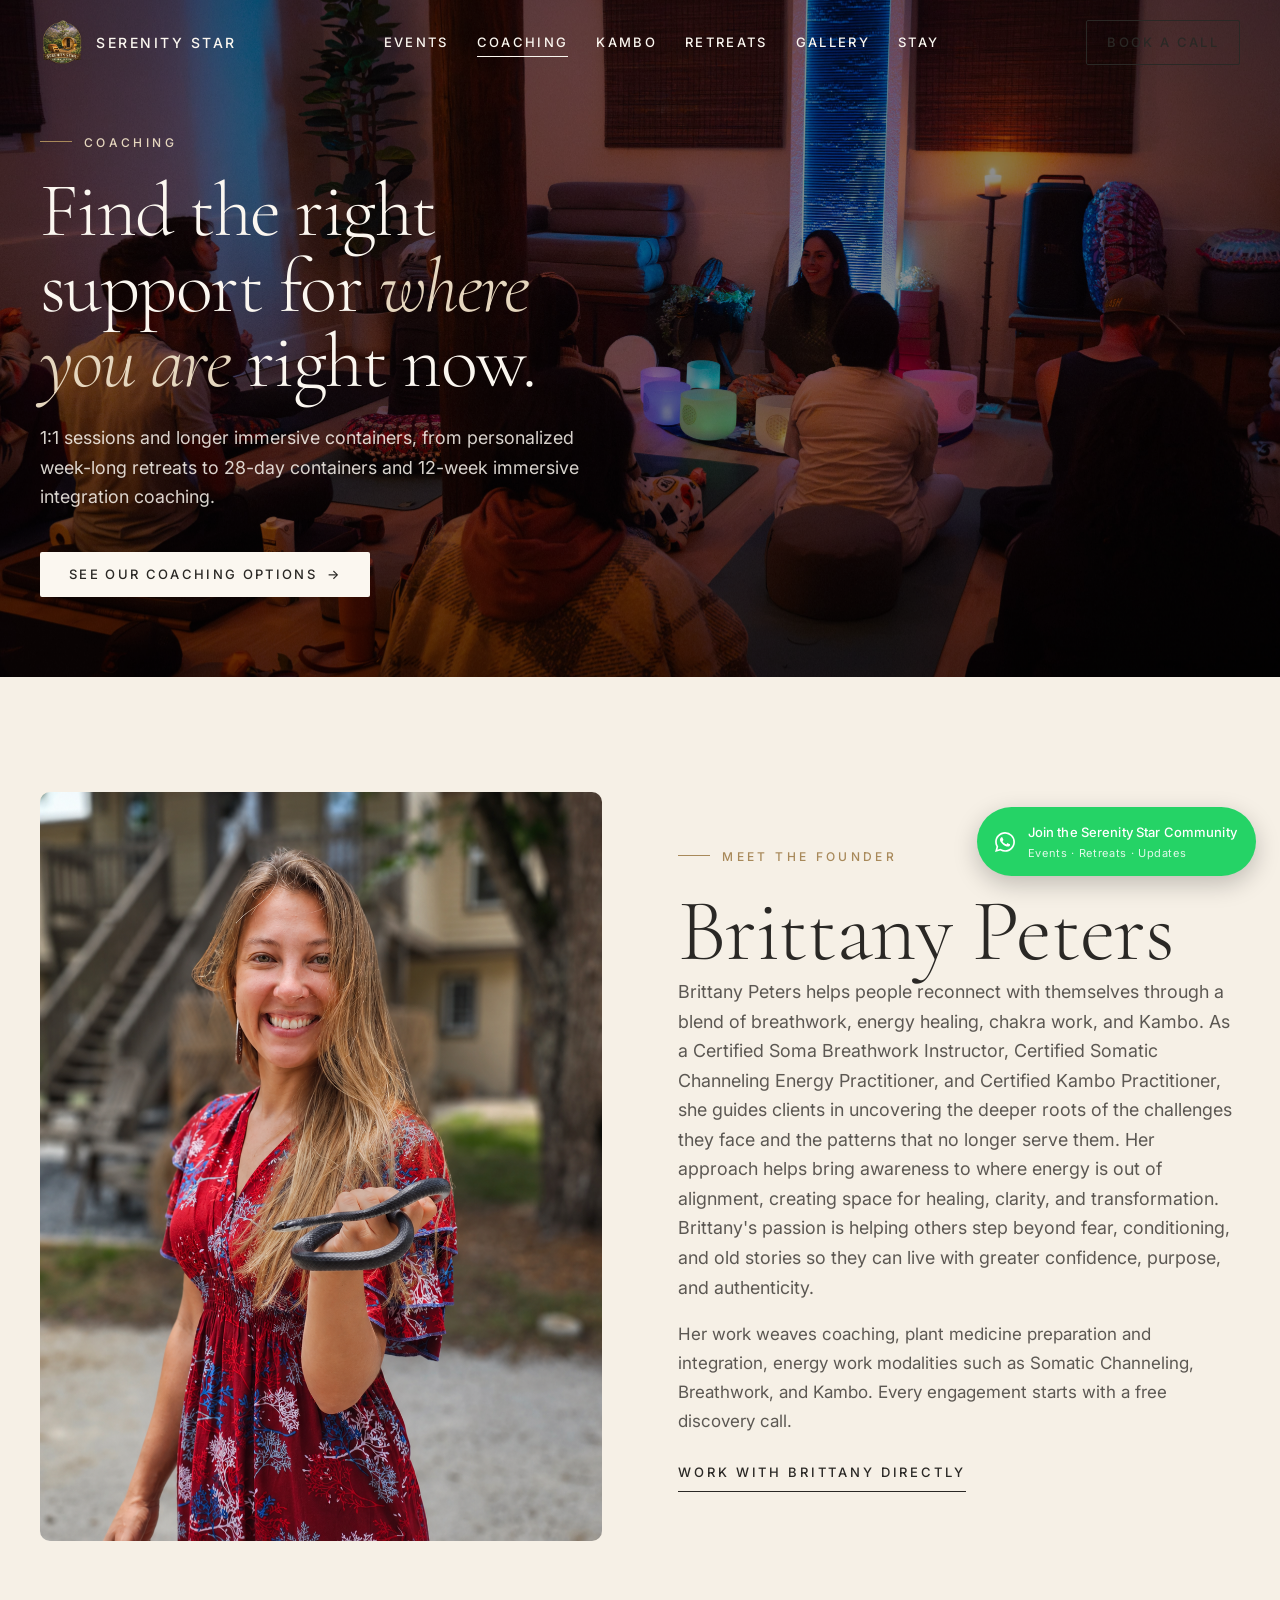
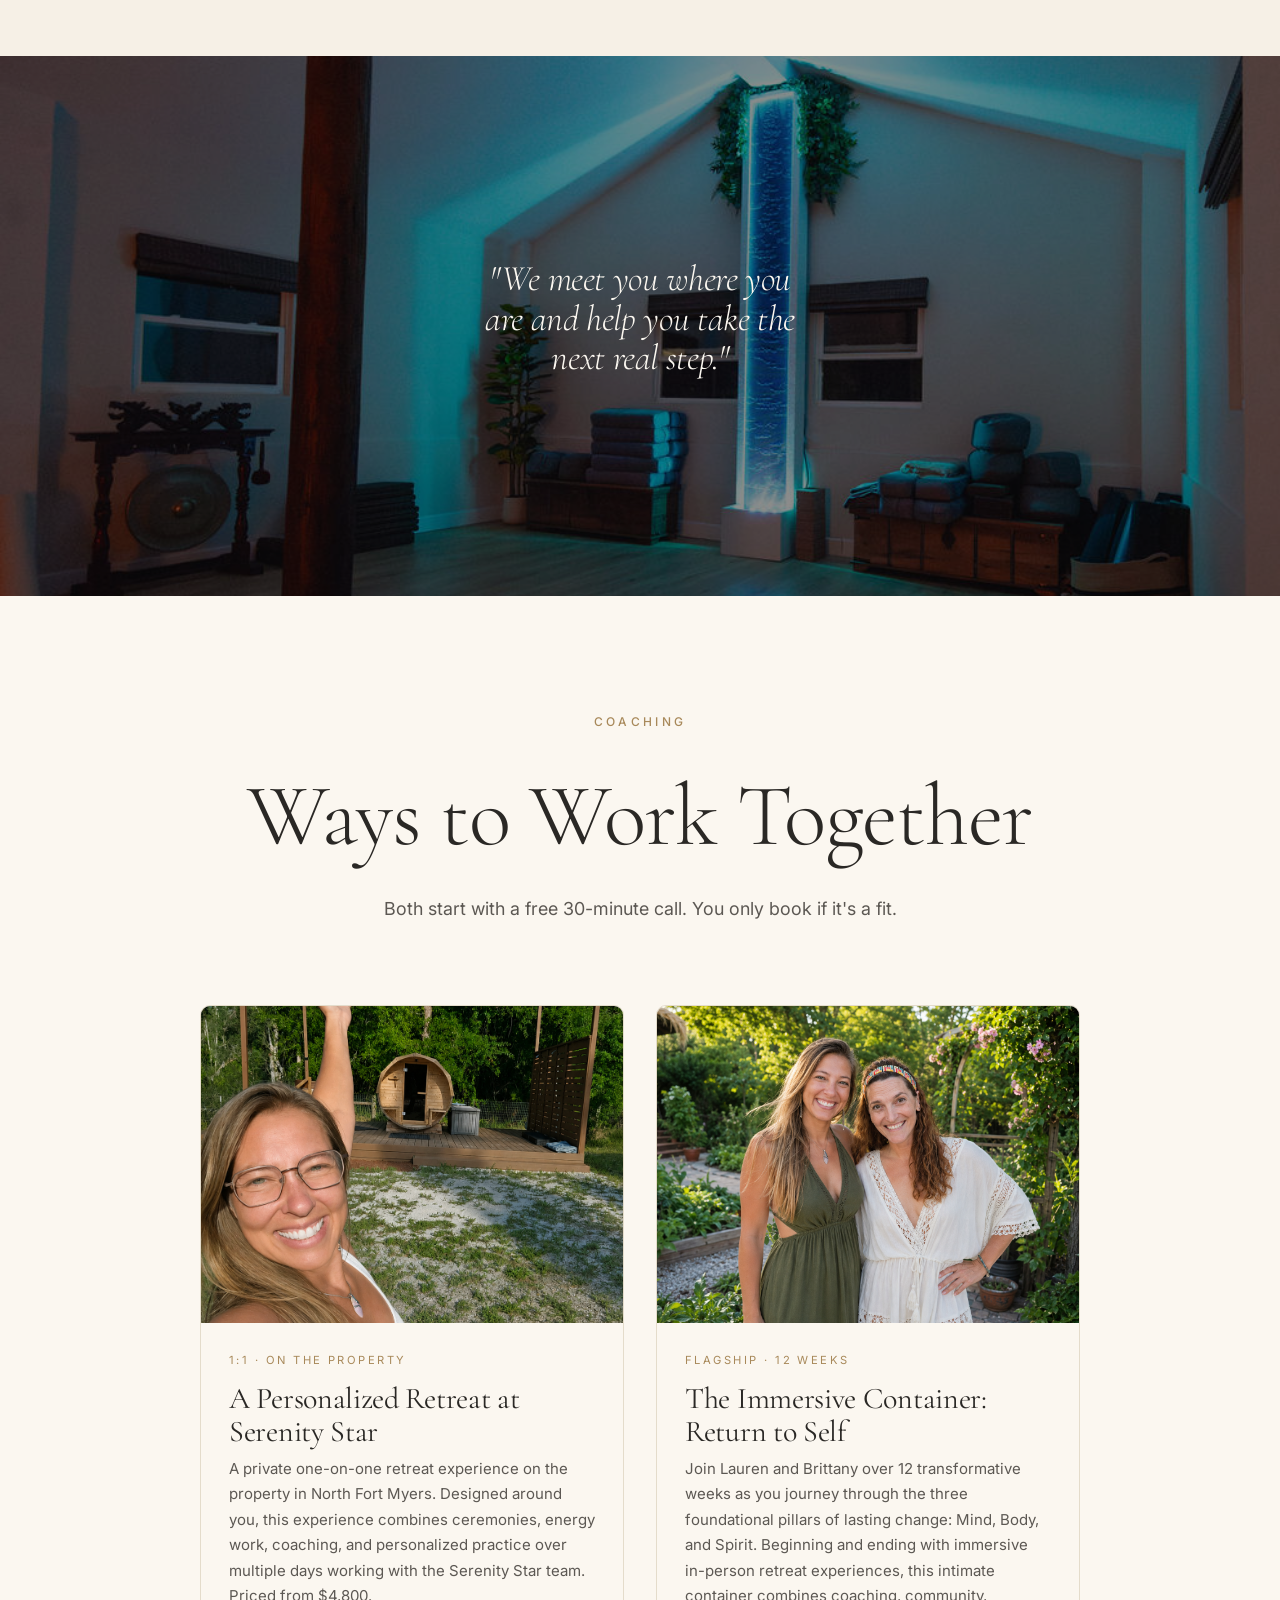
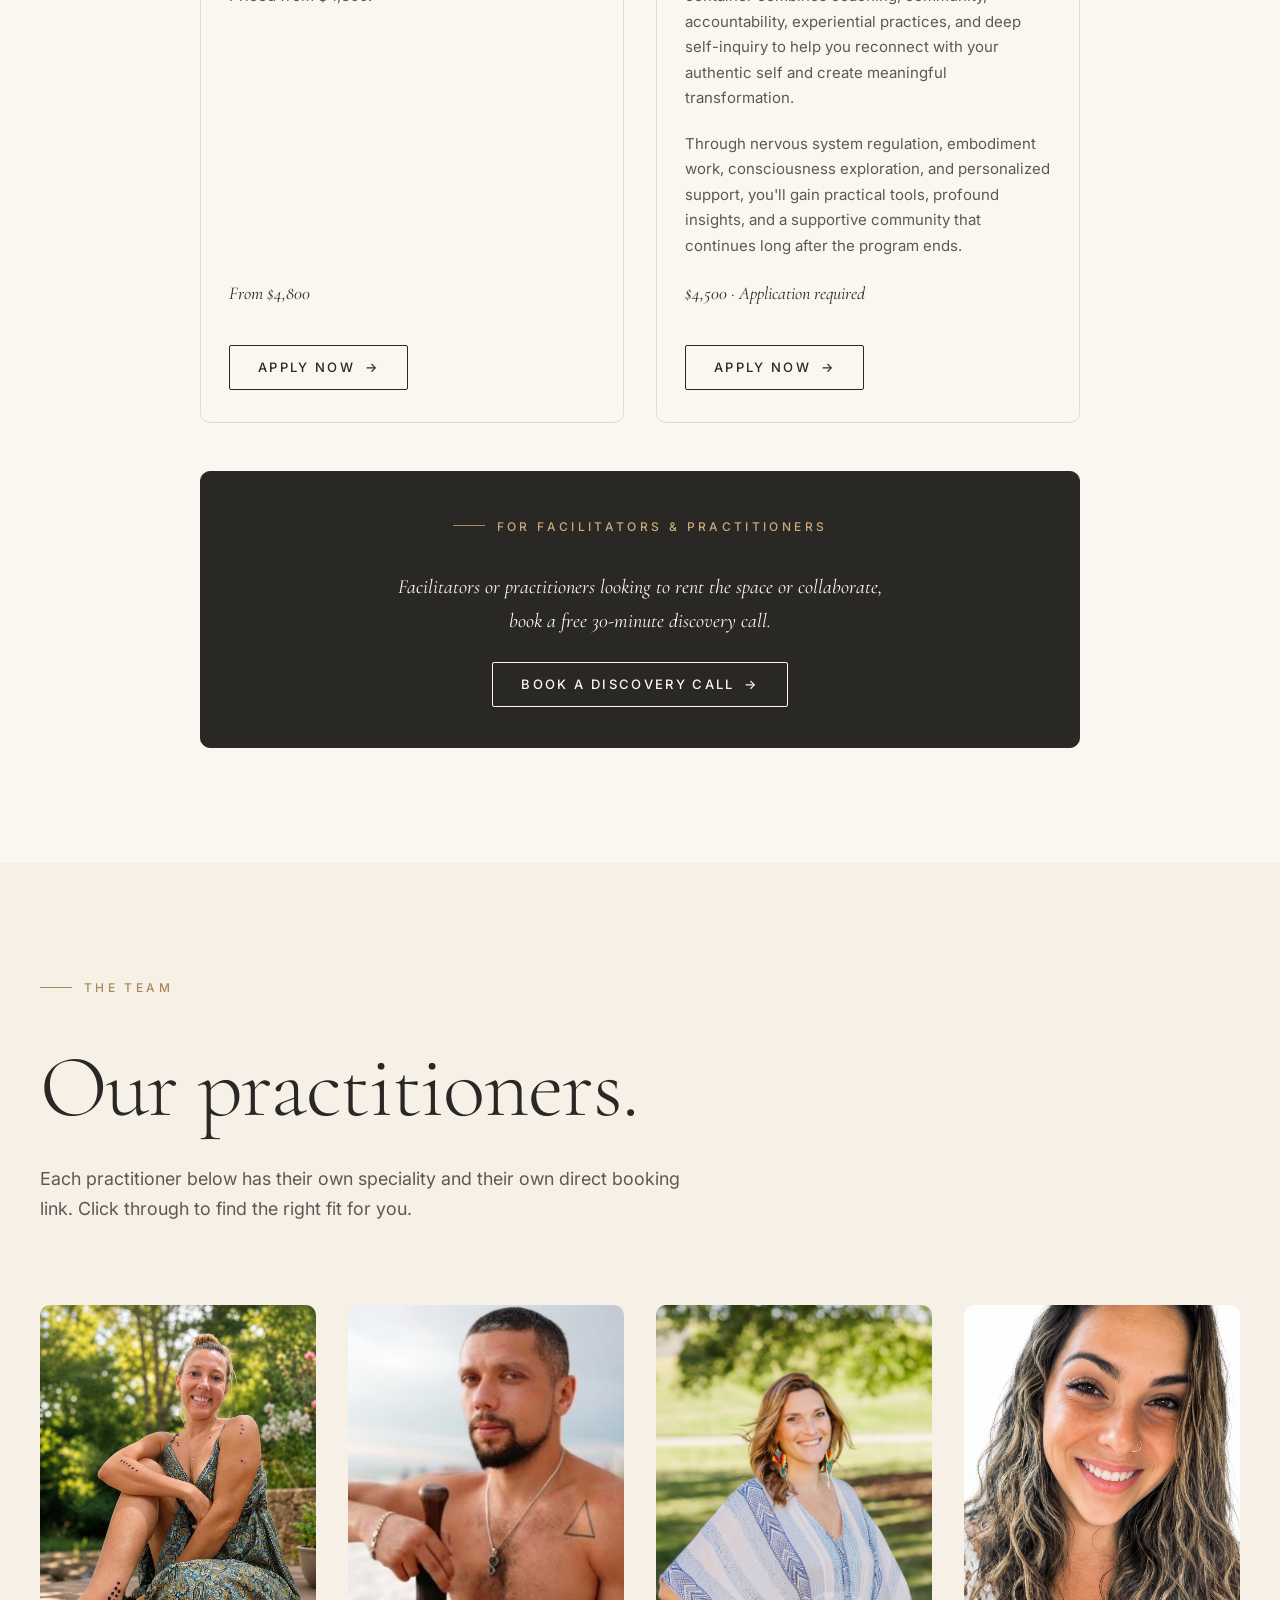
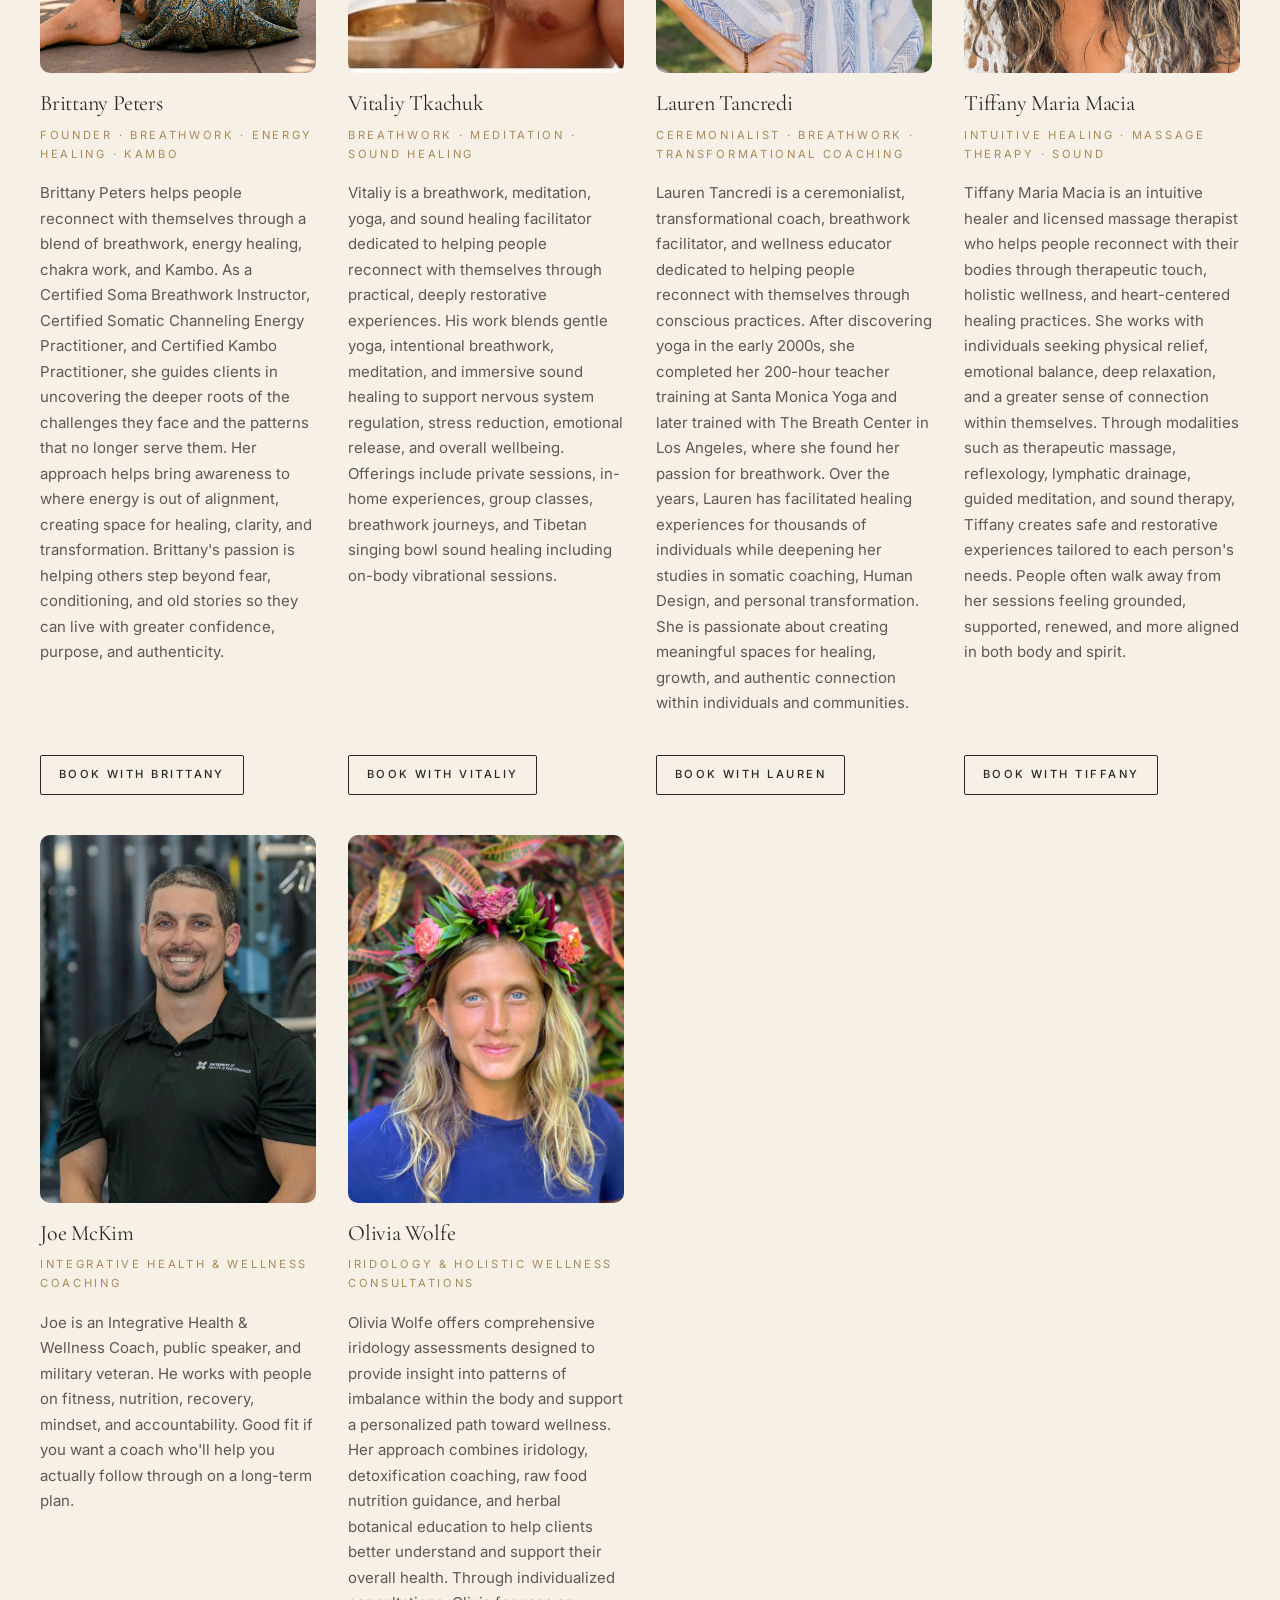
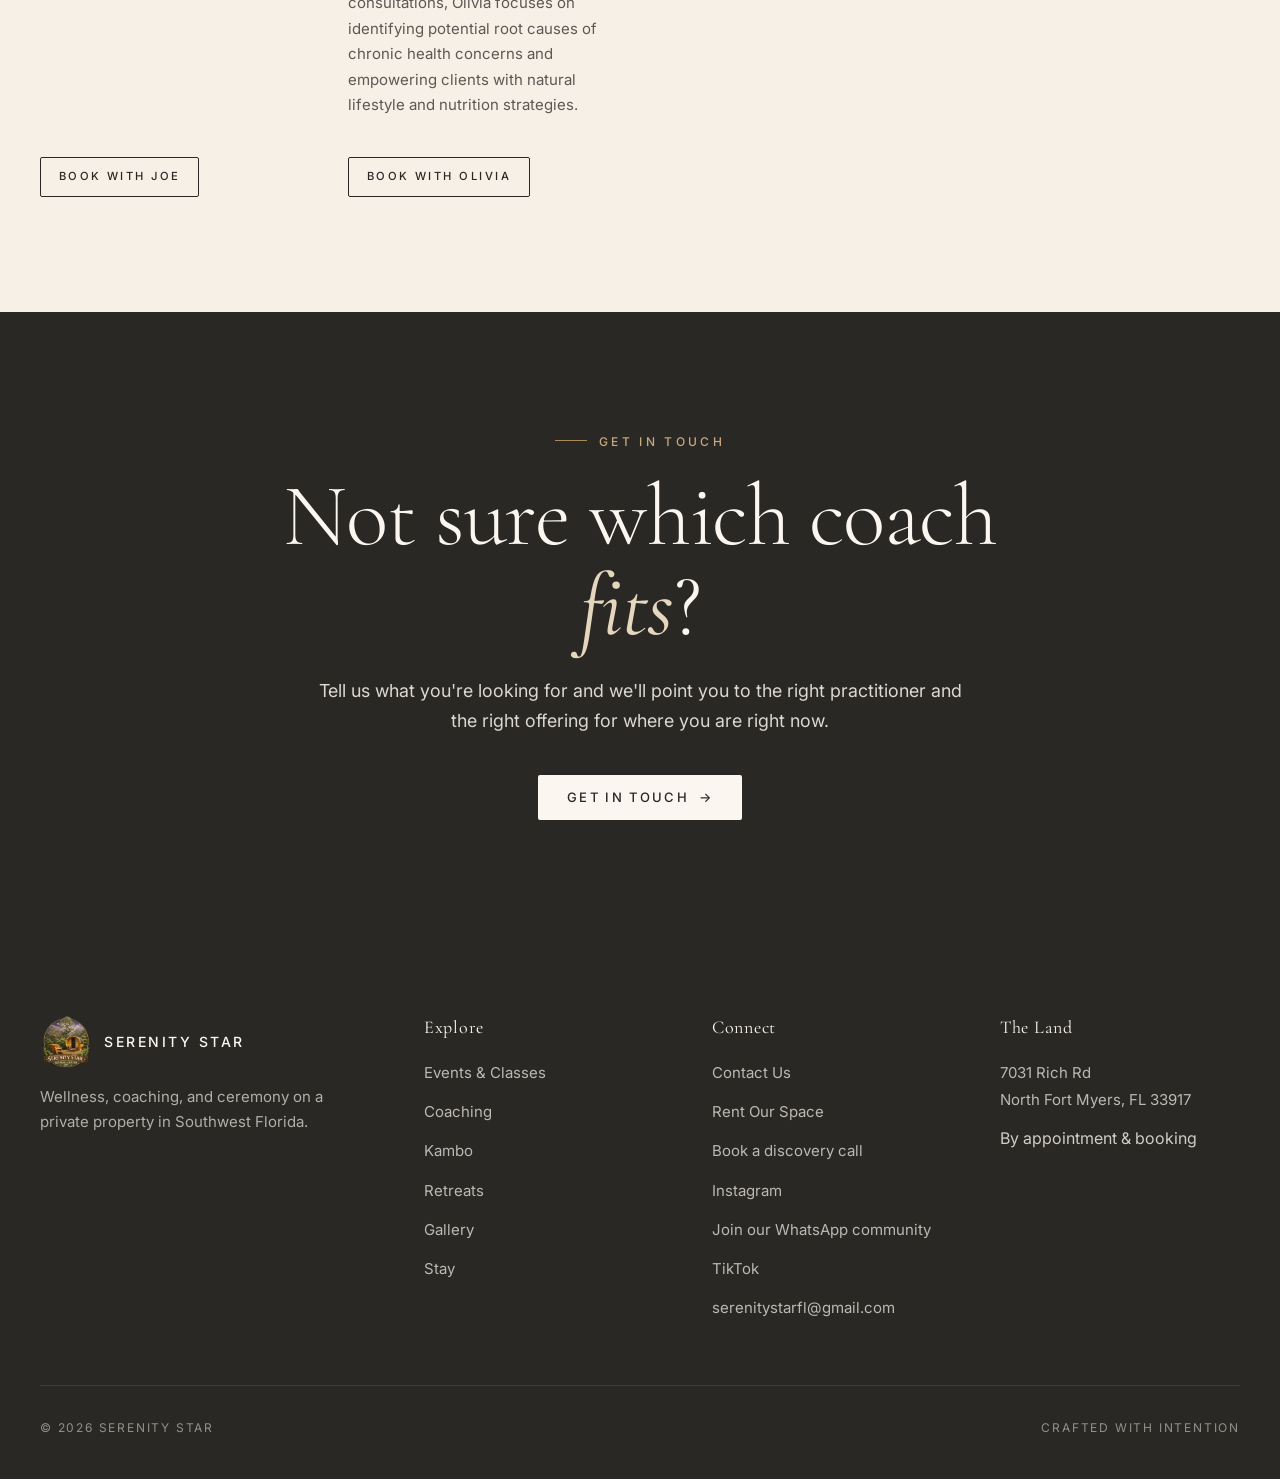
==== commit b88f468e: "Update coaching.html" ====
--- a/docs/coaching.html
+++ b/docs/coaching.html
@@ -216,18 +216,6 @@
           <a href="https://calendly.com/serenitystarfl/30min" target="_blank" rel="noopener" class="team-action">Book with Brittany</a>
         </article>
 
-        <!-- Aubrey -->
-        <article class="team-member">
-          <div class="team-photo">
-            <img src="assets/photos/coach-aubrey.jpg" alt="Aubrey Leonard" />
-          </div>
-          <h4>Aubrey Leonard</h4>
-          <span class="team-role">Intuitive Channeling · Mediumship · Reiki</span>
-          <p class="team-bio">Aubrey has 15+ years in fitness, wellness, and energetic healing. She works with people through intuitive channeling, evidential mediumship, spiritual guidance, and Usui Reiki. She co-hosts The Bridge Between on select Thursdays and takes private clients on the property.</p>
-          <!-- Replace with Aubrey's Calendly link when ready -->
-          <a href="https://calendly.com/aubreyleonard" target="_blank" rel="noopener" class="team-action">Book with Aubrey</a>
-        </article>
-
         <!-- Vitaliy -->
         <article class="team-member">
           <div class="team-photo">
